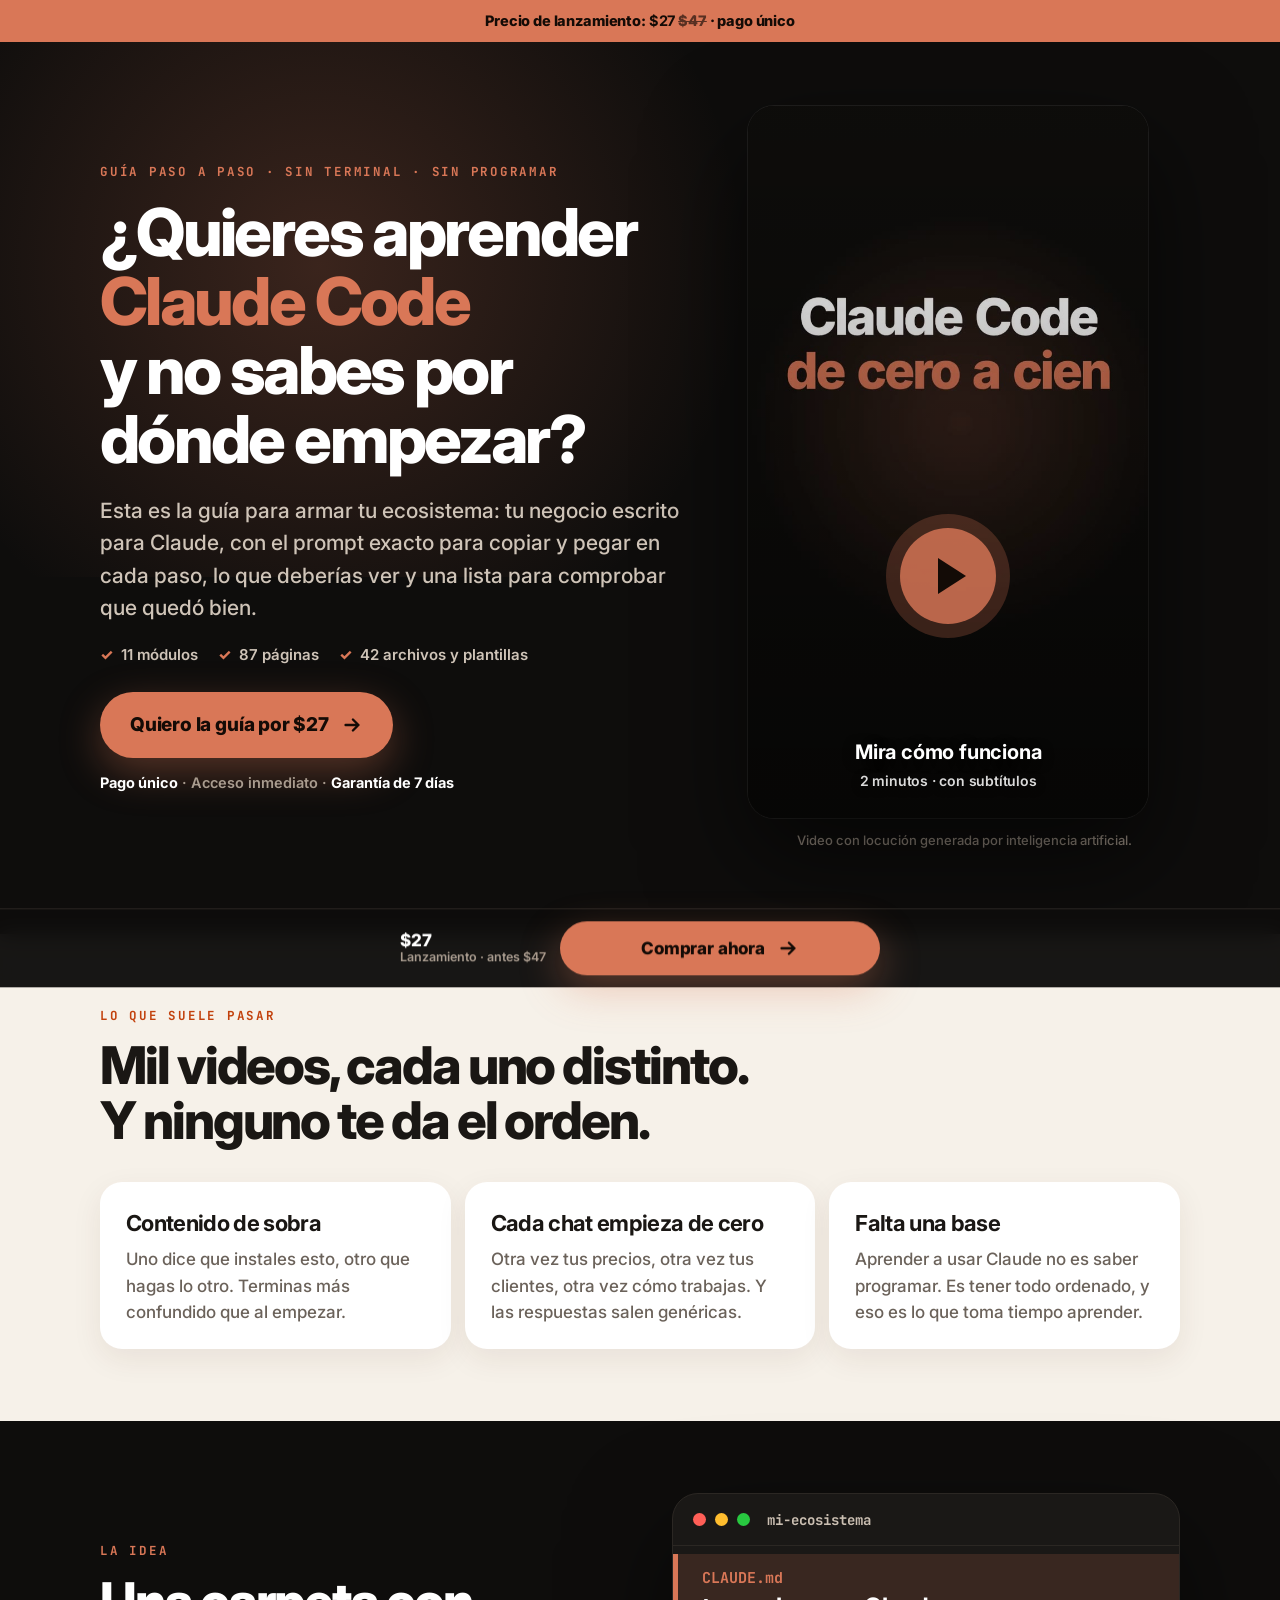
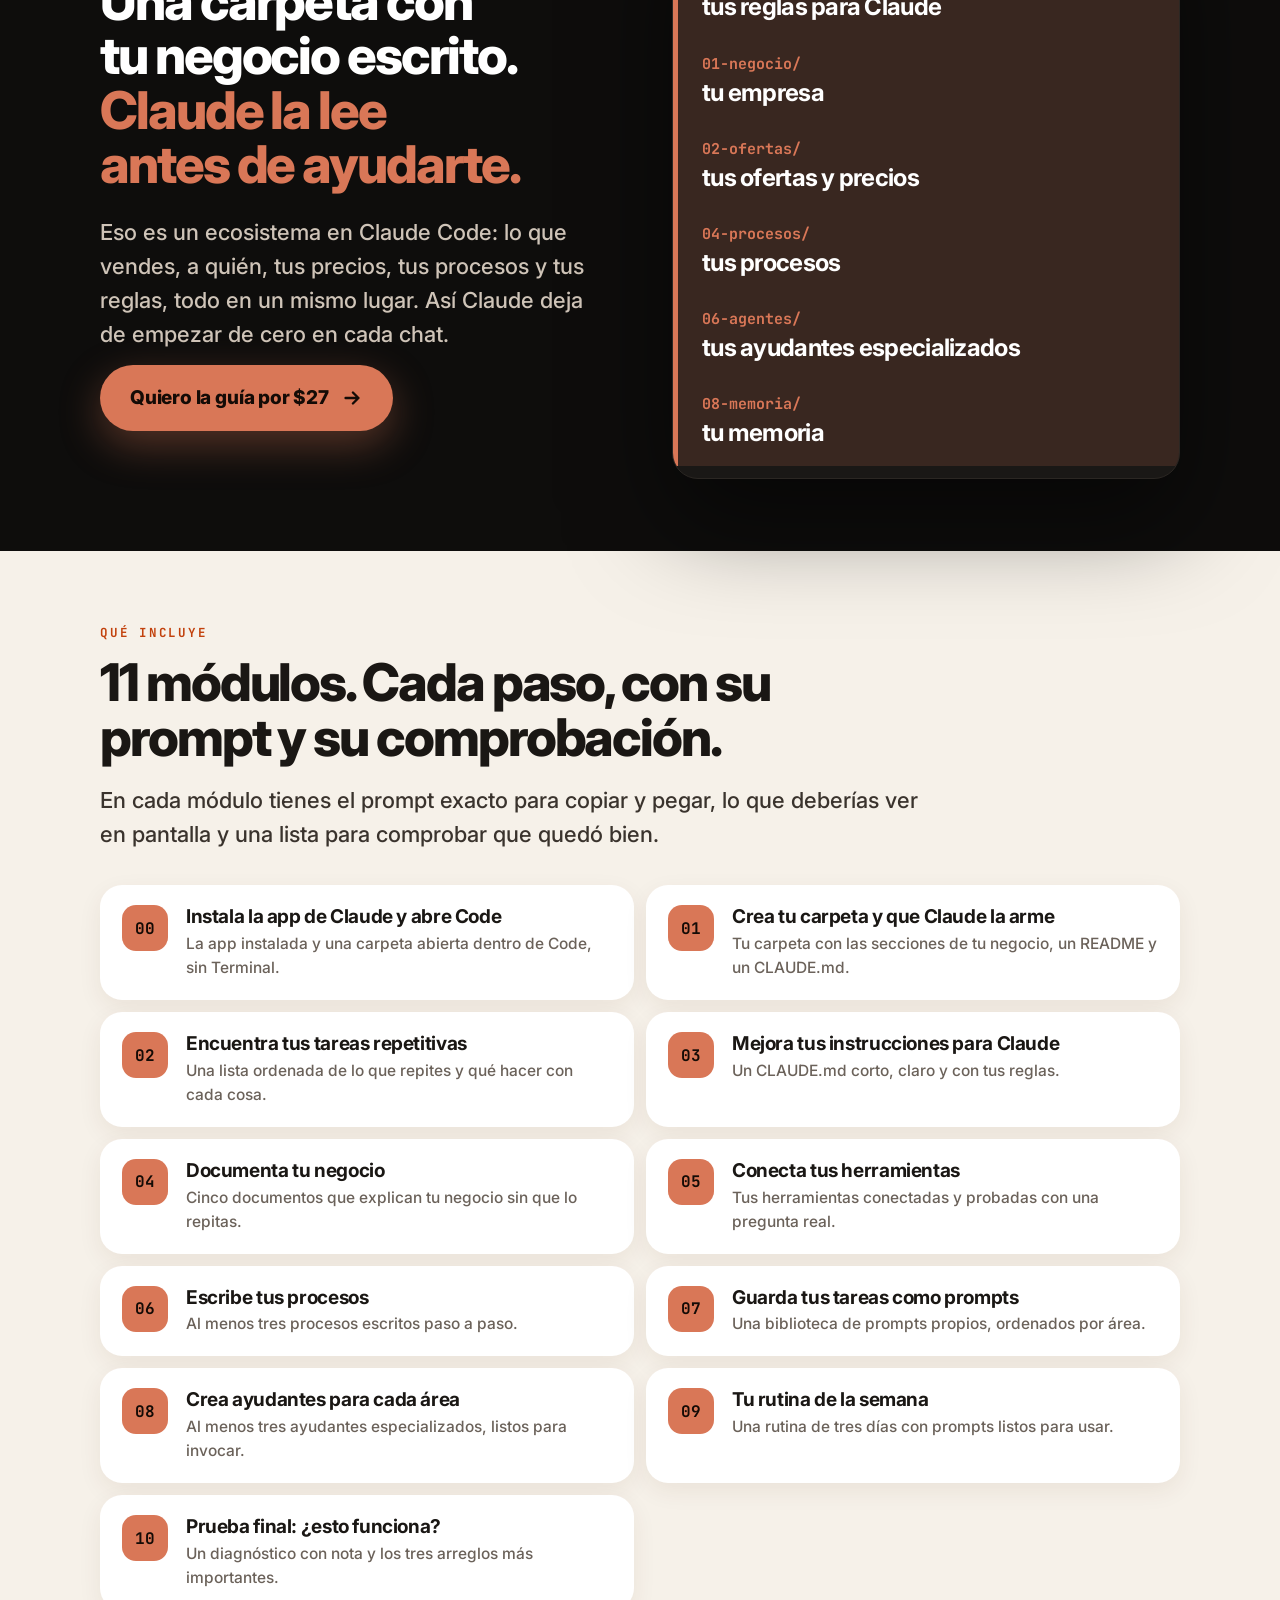
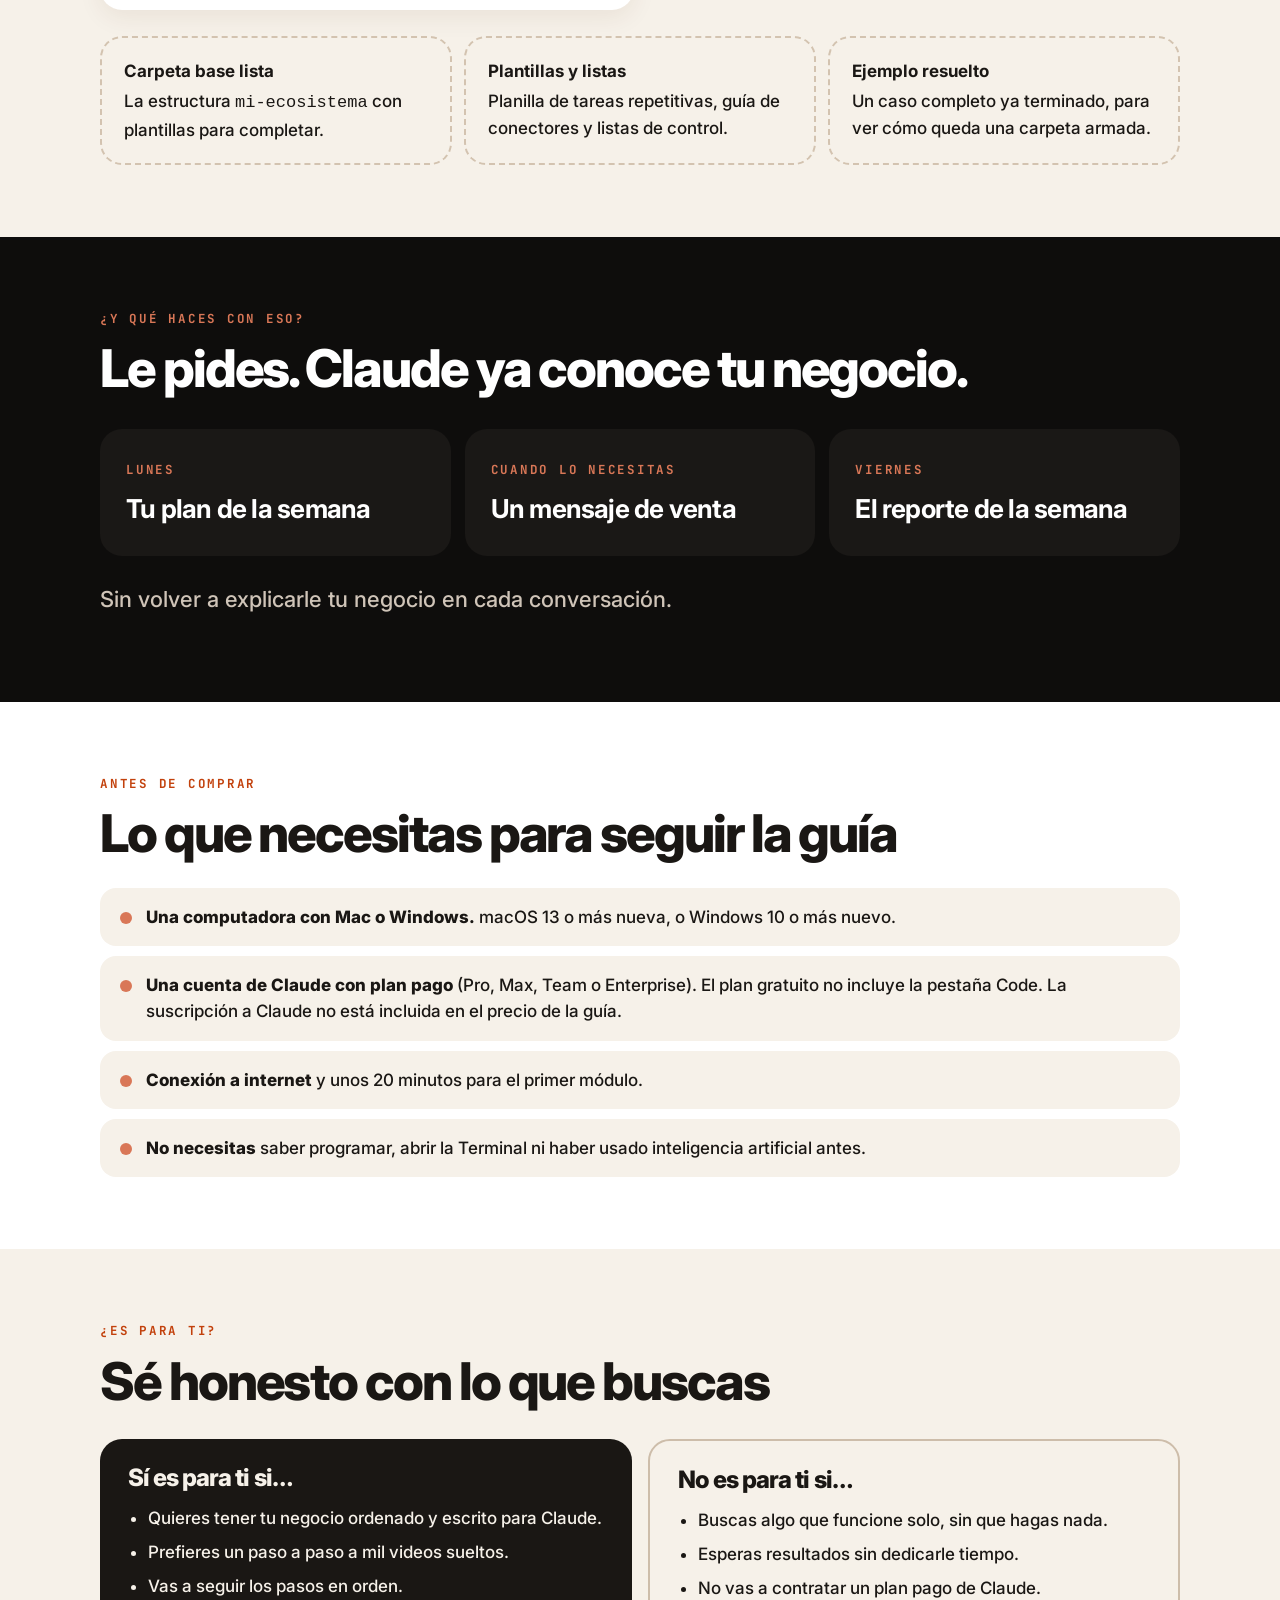
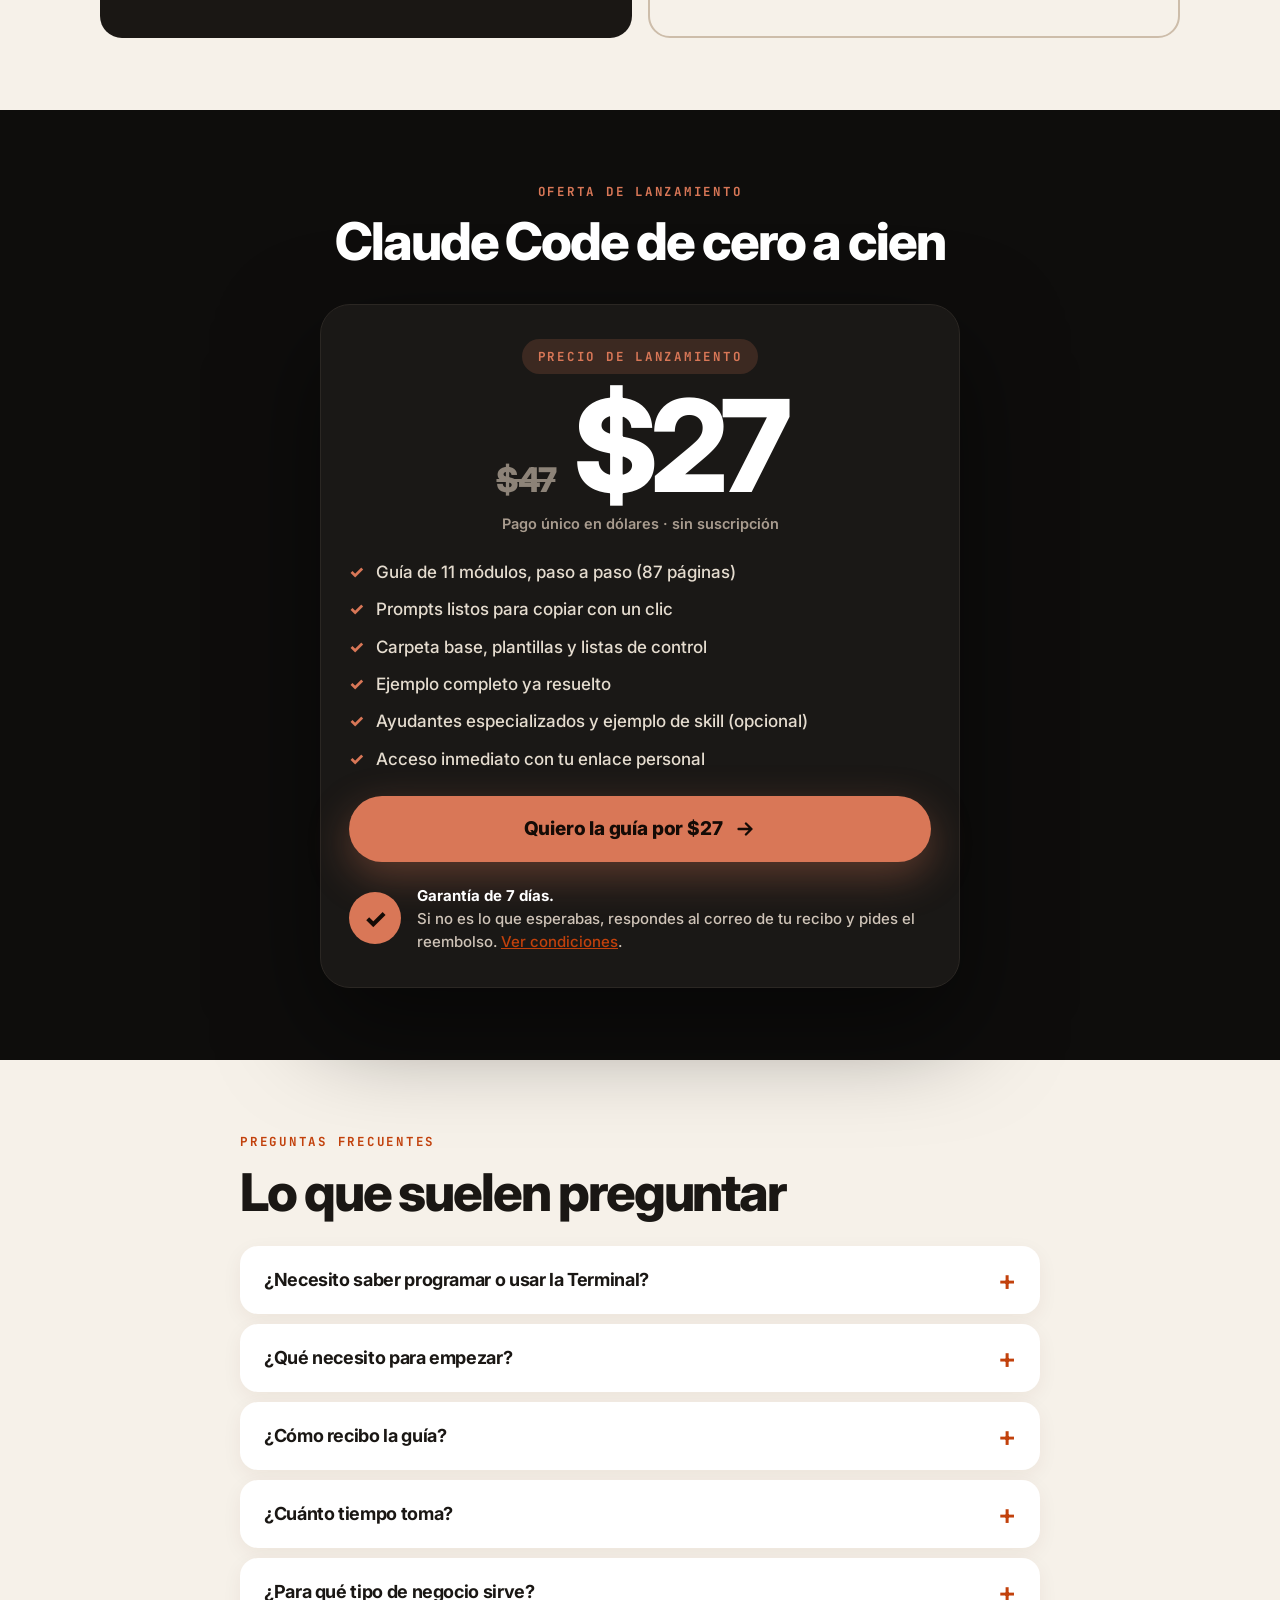
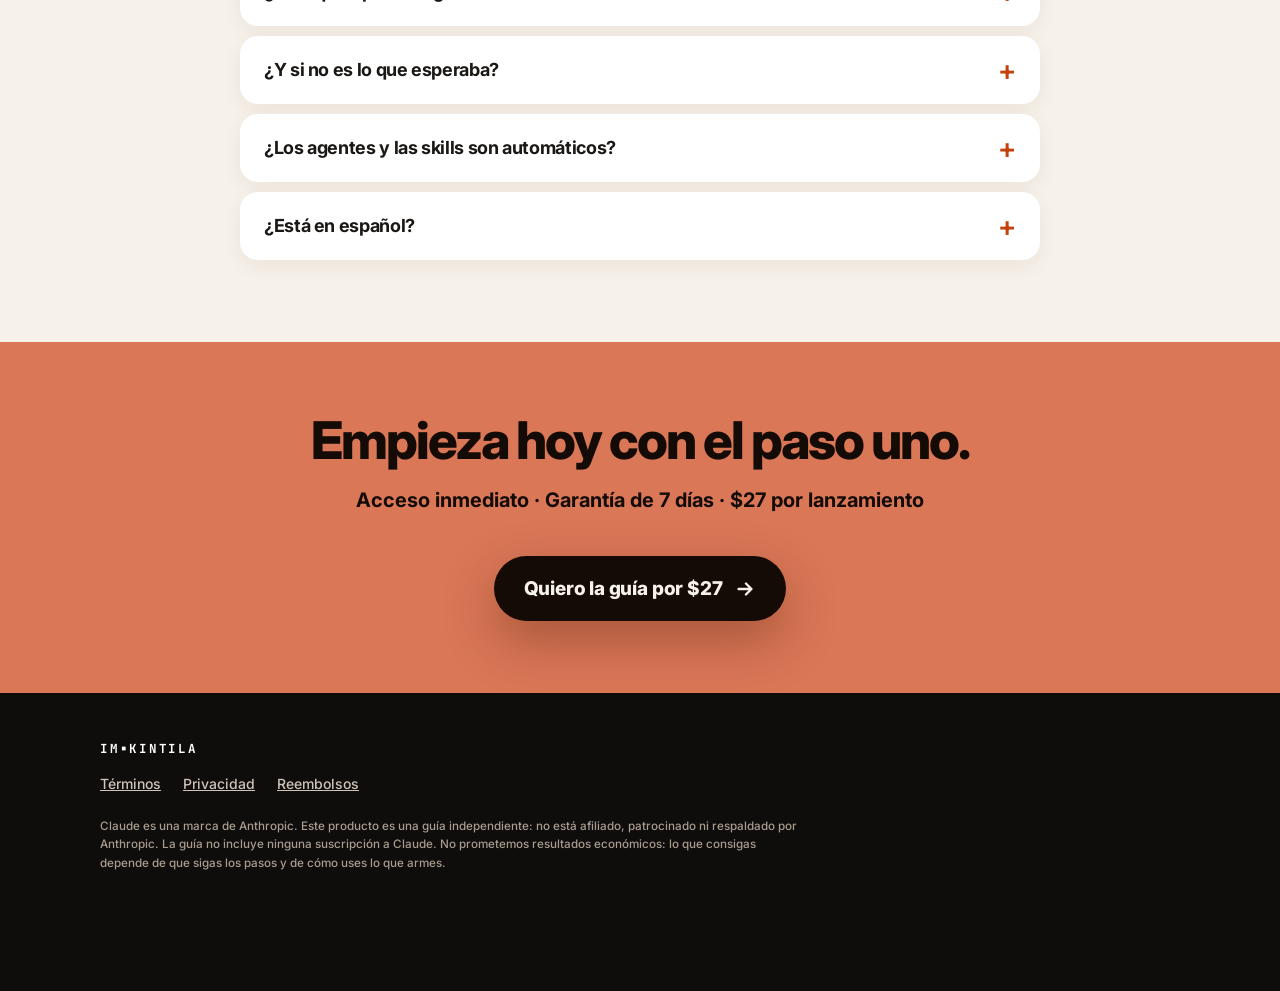
==== claude-code/index.html @ 560fa674 "feat: página de ventas Claude Code de cero a cien (VSL) y ficha en ebooks - /claude-code/: página co" ====
<!doctype html>
<html lang="es"><head><meta charset="utf-8">
<meta name="viewport" content="width=device-width,initial-scale=1,viewport-fit=cover">
<title>Claude Code de cero a cien — Tu ecosistema en Claude Code, paso a paso</title>
<meta name="description" content="Guía paso a paso para armar tu ecosistema en Claude Code: tu negocio escrito para Claude, con prompts para copiar y pegar. Sin Terminal, sin programar. Garantía de 7 días.">
<meta name="robots" content="noindex,nofollow">
<meta name="theme-color" content="#0E0D0C">
<meta property="og:type" content="website"><meta property="og:title" content="Claude Code de cero a cien — Tu ecosistema en Claude Code, paso a paso"><meta property="og:description" content="Guía paso a paso para armar tu ecosistema en Claude Code: tu negocio escrito para Claude, con prompts para copiar y pegar. Sin Terminal, sin programar. Garantía de 7 días."><meta property="og:image" content="https://imkintila.com/claude-code/assets/poster.jpg"><meta property="og:locale" content="es_LA">
<link rel="preconnect" href="https://fonts.googleapis.com"><link rel="preconnect" href="https://fonts.gstatic.com" crossorigin>
<link href="https://fonts.googleapis.com/css2?family=Inter:wght@500;600;700;800&family=JetBrains+Mono:wght@500;700&display=swap" rel="stylesheet">
<style>
:root{--black:#0E0D0C;--panel:#1A1816;--line:#2B2723;--cream:#F6F1E9;--paper:#FFFFFF;--ink:#1A1714;--mute:#6B625A;--orange:#D97757;--deep:#C2410C;--soft:#F0D9CB;--r:22px}
*{box-sizing:border-box}html{scroll-behavior:smooth;-webkit-text-size-adjust:100%}
body{margin:0;font:500 17px/1.55 Inter,system-ui,-apple-system,"Segoe UI",Roboto,Arial,sans-serif;color:var(--ink);background:var(--cream);-webkit-font-smoothing:antialiased}
img,video{max-width:100%;display:block}
a{color:var(--deep)}
.wrap{width:min(1080px,100% - 40px);margin-inline:auto}
.mono{font-family:"JetBrains Mono",ui-monospace,Menlo,monospace;text-transform:uppercase;letter-spacing:.14em;font-size:12.5px;font-weight:700}
h1,h2,h3{margin:0;font-weight:800;letter-spacing:-.04em;line-height:1.05;text-wrap:balance}
h2{font-size:clamp(30px,6vw,52px)}
p{margin:0 0 14px}
.btn{display:inline-flex;align-items:center;justify-content:center;gap:12px;background:var(--orange);color:#140b06;text-decoration:none;font-weight:800;font-size:19px;letter-spacing:-.01em;padding:18px 30px;border-radius:999px;min-height:58px;box-shadow:0 14px 40px rgba(217,119,87,.35);transition:transform .15s,background .2s}
.btn:hover{background:#e78968}.btn:active{transform:scale(.97)}
.btn:focus-visible,summary:focus-visible,.play:focus-visible{outline:3px solid #ffd1bd;outline-offset:3px}
.btn.dark{background:var(--ink);color:var(--cream);box-shadow:0 14px 40px rgba(0,0,0,.25)}
.btn.block{display:flex;width:100%}
/* barra superior */
.top{background:var(--orange);color:#140b06;text-align:center;font-weight:800;font-size:14.5px;padding:10px 16px;letter-spacing:-.01em}
.top s{opacity:.65}
/* portada */
.hero{background:var(--black);color:#fff;padding:36px 0 56px;position:relative;overflow:hidden}
.hero:before{content:"";position:absolute;left:-20%;top:-10%;width:90%;height:70%;background:radial-gradient(circle,rgba(217,119,87,.22),transparent 65%);pointer-events:none}
.hero .wrap{position:relative;display:grid;gap:30px}
.eyebrow{color:var(--orange)}
.hero h1{font-size:clamp(36px,8.4vw,66px);color:#fff}
.hero h1 em{font-style:normal;color:var(--orange)}
.hero .sub{color:#cfc4b8;font-size:clamp(18px,3.4vw,21px);max-width:34em}
.ticks{list-style:none;padding:0;margin:18px 0 0;display:flex;flex-wrap:wrap;gap:8px 20px;color:#cfc4b8;font-size:15px;font-weight:600}
.ticks li:before{content:"✓";color:var(--orange);font-weight:800;margin-right:8px}
.player{position:relative;width:min(100%,400px);margin-inline:auto;border-radius:26px;overflow:hidden;background:#000;aspect-ratio:9/16;box-shadow:0 40px 100px rgba(0,0,0,.6),0 0 0 1px #ffffff14}
.player video{width:100%;height:100%;object-fit:cover;background:#000}
.play{display:none;position:absolute;inset:0;width:100%;border:0;background:linear-gradient(180deg,rgba(0,0,0,.05),rgba(0,0,0,.55)),url(/claude-code/assets/poster.jpg) center/cover;cursor:pointer;color:#fff;place-items:end center;padding:0 20px 26px;font:inherit}
.js .play{display:grid}
.play .circle{position:absolute;left:50%;top:66%;width:96px;height:96px;margin:-48px 0 0 -48px;border-radius:50%;background:var(--orange);display:grid;place-items:center;box-shadow:0 0 0 14px rgba(217,119,87,.28);animation:pulse 2.2s infinite}
.play .circle:after{content:"";margin-left:7px;border-left:28px solid #140b06;border-top:18px solid transparent;border-bottom:18px solid transparent}
.play b{font-size:20px;letter-spacing:-.01em;text-shadow:0 2px 12px rgba(0,0,0,.6)}
.play span{display:block;font-size:14px;font-weight:600;opacity:.85;margin-top:2px}
@keyframes pulse{0%{box-shadow:0 0 0 0 rgba(217,119,87,.5)}70%{box-shadow:0 0 0 26px rgba(217,119,87,0)}100%{box-shadow:0 0 0 0 rgba(217,119,87,0)}}
.cap{color:#8d8378;font-size:13px;text-align:center;margin:12px 0 0}
.hero .buy{display:grid;gap:14px;justify-items:start}
.micro{color:#a99c8f;font-size:14.5px;font-weight:600}
.micro b{color:#fff}
@media(min-width:900px){
 .hero{padding:64px 0 84px}
 .hero .wrap{grid-template-columns:1.15fr .85fr;gap:64px;align-items:center}
 .player{margin:0}
}
@media(max-width:899px){
 .hero .buy{justify-items:stretch}.hero .buy .btn{width:100%}
 .hero .col-video{order:2}.hero .col-text{order:1}
}
/* secciones */
section{padding:72px 0}
.lead{font-size:clamp(18px,3.2vw,22px);color:#3a332d;max-width:38em}
.kick{color:var(--deep);margin-bottom:14px}
.pain{display:grid;gap:14px;margin-top:34px}
.pain div{background:var(--paper);border-radius:var(--r);padding:24px 26px;box-shadow:0 10px 30px rgba(80,40,20,.08)}
.pain b{display:block;font-size:22px;letter-spacing:-.03em;margin-bottom:6px}
.pain span{color:var(--mute)}
@media(min-width:800px){.pain{grid-template-columns:repeat(3,1fr)}}
.idea{background:var(--black);color:#fff}
.idea h2 em{font-style:normal;color:var(--orange)}
.idea .lead{color:#cfc4b8}
.split{display:grid;gap:36px;align-items:center}
@media(min-width:900px){.split{grid-template-columns:1fr 1fr;gap:64px}}
.win{background:var(--panel);border:1px solid var(--line);border-radius:26px;box-shadow:0 40px 100px rgba(0,0,0,.5);overflow:hidden}
.win .bar{height:52px;display:flex;align-items:center;gap:9px;padding:0 20px;border-bottom:1px solid var(--line);font:700 14px "JetBrains Mono",monospace;color:#cbbfb2}
.win .bar i{width:13px;height:13px;border-radius:50%;display:block}
.win ul{list-style:none;margin:0;padding:8px 0 12px}
.win li{padding:14px 24px;border-left:5px solid transparent}
.win li code{display:block;font:700 15px "JetBrains Mono",monospace;color:#a99c8f}
.win li b{font-size:24px;letter-spacing:-.03em;color:#fff}
.win li.hot{background:rgba(217,119,87,.16);border-left-color:var(--orange)}
.win li.hot code{color:var(--orange)}
.mods{list-style:none;padding:0;margin:34px 0 0;display:grid;gap:12px}
.mods li{display:flex;gap:18px;background:var(--paper);border-radius:var(--r);padding:20px 22px;box-shadow:0 8px 24px rgba(80,40,20,.07)}
.mods .n{flex:0 0 46px;height:46px;border-radius:14px;background:var(--orange);color:#140b06;display:grid;place-items:center;font:700 16px "JetBrains Mono",monospace}
.mods b{display:block;font-size:19px;letter-spacing:-.02em;line-height:1.25}
.mods span:not(.n){display:block;color:var(--mute);font-size:15.5px;margin-top:3px}
@media(min-width:800px){.mods{grid-template-columns:1fr 1fr}}
.inc{display:grid;gap:12px;margin-top:26px}
.inc div{border:2px dashed #d3c3b0;border-radius:var(--r);padding:20px 22px}
.inc b{display:block;margin-bottom:4px}
@media(min-width:800px){.inc{grid-template-columns:repeat(3,1fr)}}
.uses{display:grid;gap:14px;margin-top:32px}
.uses div{background:var(--panel);color:#fff;border-radius:var(--r);padding:26px}
.uses .mono{color:var(--orange)}
.uses b{display:block;font-size:26px;letter-spacing:-.03em;margin-top:8px}
@media(min-width:800px){.uses{grid-template-columns:repeat(3,1fr)}}
.need{background:var(--paper)}
.need ul{list-style:none;padding:0;margin:26px 0 0;display:grid;gap:10px}
.need li{display:flex;gap:14px;align-items:flex-start;padding:16px 20px;border-radius:16px;background:var(--cream)}
.need li:before{content:"";flex:0 0 12px;height:12px;border-radius:50%;background:var(--orange);margin-top:8px}
.need li b{font-weight:800}
.fit{display:grid;gap:16px;margin-top:30px}
.fit>div{border-radius:var(--r);padding:26px 28px}
.fit .yes{background:var(--ink);color:var(--cream)}
.fit .no{border:2px solid #cdbdaa}
.fit h3{font-size:24px;margin-bottom:14px}
.fit ul{margin:0;padding-left:20px}.fit li{margin:8px 0}
@media(min-width:800px){.fit{grid-template-columns:1fr 1fr}}
/* oferta */
.offer{background:var(--black);color:#fff}
.card{background:var(--panel);border:1px solid var(--line);border-radius:30px;padding:34px 28px;max-width:640px;margin:34px auto 0;text-align:center;box-shadow:0 40px 100px rgba(0,0,0,.5)}
.price{display:flex;align-items:baseline;justify-content:center;gap:18px;margin:8px 0 6px}
.price s{font-size:34px;color:#8d8378;font-weight:800;letter-spacing:-.04em}
.price b{font-size:clamp(84px,20vw,128px);letter-spacing:-.07em;line-height:.9;font-weight:800}
.tag{display:inline-block;background:rgba(217,119,87,.18);color:var(--orange);padding:8px 16px;border-radius:999px;margin-bottom:6px}
.card ul{list-style:none;text-align:left;padding:0;margin:24px 0;display:grid;gap:11px;color:#e5dccf}
.card li:before{content:"✓";color:var(--orange);font-weight:800;margin-right:12px}
.shield{display:flex;align-items:center;gap:16px;text-align:left;margin-top:22px;color:#cfc4b8;font-size:15px}
.shield i{flex:0 0 52px;height:52px;border-radius:50%;background:var(--orange);display:grid;place-items:center;color:#140b06;font:800 26px Inter,sans-serif;font-style:normal}
/* faq */
details{background:var(--paper);border-radius:18px;margin:10px 0;box-shadow:0 6px 20px rgba(80,40,20,.06)}
summary{cursor:pointer;list-style:none;padding:20px 24px;font-weight:700;font-size:18px;letter-spacing:-.02em;display:flex;justify-content:space-between;gap:16px;align-items:center}
summary::-webkit-details-marker{display:none}
summary:after{content:"+";font-size:28px;line-height:1;color:var(--deep);font-weight:600}
details[open] summary:after{content:"–"}
details p{padding:0 24px 22px;color:#3a332d;margin:0}
.faq{max-width:800px;margin-inline:auto}
.final{background:var(--orange);color:#140b06;text-align:center}
.final h2{color:#140b06}
.final .btn{background:#140b06;color:var(--cream);box-shadow:0 20px 50px rgba(80,25,5,.35);margin-top:26px}
.final p{font-weight:700;margin-top:16px}
footer{background:var(--black);color:#a99c8f;padding:44px 0 120px;font-size:14px}
footer a{color:#cfc4b8}
footer .links{display:flex;gap:22px;flex-wrap:wrap;margin:14px 0 22px}
footer small{display:block;max-width:60em;line-height:1.6}
/* barra fija móvil */
.sticky{position:fixed;left:0;right:0;bottom:0;z-index:50;background:rgba(14,13,12,.96);-webkit-backdrop-filter:blur(10px);backdrop-filter:blur(10px);border-top:1px solid var(--line);padding:12px 16px calc(12px + env(safe-area-inset-bottom));display:flex;gap:14px;align-items:center;justify-content:center;transform:translateY(110%);transition:transform .25s}
.sticky.on{transform:none}
.sticky .p{color:#fff;font-weight:800;line-height:1.15}.sticky .p small{display:block;color:#a99c8f;font-weight:600;font-size:12.5px}
.sticky .btn{padding:14px 22px;min-height:50px;font-size:17px;flex:1;max-width:320px}
@media(prefers-reduced-motion:reduce){html{scroll-behavior:auto}.play .circle,.sticky{animation:none;transition:none}}
</style></head><body>
<div class="top">Precio de lanzamiento: <b>$27</b> <s>$47</s> · pago único</div>
<header class="hero"><div class="wrap">
 <div class="col-text">
  <div class="mono eyebrow">Guía paso a paso · Sin Terminal · Sin programar</div>
  <h1 style="margin-top:16px">¿Quieres aprender <em>Claude Code</em> y no sabes por dónde empezar?</h1>
  <p class="sub" style="margin-top:20px">Esta es la guía para armar tu ecosistema: tu negocio escrito para Claude, con el prompt exacto para copiar y pegar en cada paso, lo que deberías ver y una lista para comprobar que quedó bien.</p>
  <ul class="ticks"><li>11 módulos</li><li>87 páginas</li><li>42 archivos y plantillas</li></ul>
  <div class="buy" id="buy-now" data-watch style="margin-top:26px">
   <a class="btn " href="https://buy.stripe.com/6oU4gy4RGeqrehl4Ss2kw01" data-cta>Quiero la guía por $27<svg width="22" height="22" viewBox="0 0 24 24" fill="none" stroke="currentColor" stroke-width="2.6" stroke-linecap="round" stroke-linejoin="round" aria-hidden="true"><path d="M5 12h14M13 6l6 6-6 6"/></svg></a>
   <div class="micro"><b>Pago único</b> · Acceso inmediato · <b>Garantía de 7 días</b></div>
  </div>
 </div>
 <div class="col-video">
  <div class="player">
   <video id="vsl" src="/claude-code/assets/vsl-25e059d3.mp4" poster="/claude-code/assets/poster.jpg" preload="metadata" playsinline controls>
    <track kind="subtitles" srclang="es" label="Español" src="/claude-code/assets/vsl.es.vtt">
   </video>
   <button class="play" id="playbtn" type="button" aria-label="Reproducir el video, 2 minutos"><span class="circle"></span><b>Mira cómo funciona<span>2 minutos · con subtítulos</span></b></button>
  </div>
  <p class="cap">Video con locución generada por inteligencia artificial.</p>
 </div>
</div></header>

<section><div class="wrap">
 <div class="mono kick">Lo que suele pasar</div>
 <h2>Mil videos, cada uno distinto. Y ninguno te da el orden.</h2>
 <div class="pain">
  <div><b>Contenido de sobra</b><span>Uno dice que instales esto, otro que hagas lo otro. Terminas más confundido que al empezar.</span></div>
  <div><b>Cada chat empieza de cero</b><span>Otra vez tus precios, otra vez tus clientes, otra vez cómo trabajas. Y las respuestas salen genéricas.</span></div>
  <div><b>Falta una base</b><span>Aprender a usar Claude no es saber programar. Es tener todo ordenado, y eso es lo que toma tiempo aprender.</span></div>
 </div>
</div></section>

<section class="idea"><div class="wrap split">
 <div>
  <div class="mono eyebrow" style="margin-bottom:14px">La idea</div>
  <h2>Una carpeta con tu negocio escrito. <em>Claude la lee antes de ayudarte.</em></h2>
  <p class="lead" style="margin-top:22px">Eso es un ecosistema en Claude Code: lo que vendes, a quién, tus precios, tus procesos y tus reglas, todo en un mismo lugar. Así Claude deja de empezar de cero en cada chat.</p>
  <a class="btn " href="https://buy.stripe.com/6oU4gy4RGeqrehl4Ss2kw01" data-cta>Quiero la guía por $27<svg width="22" height="22" viewBox="0 0 24 24" fill="none" stroke="currentColor" stroke-width="2.6" stroke-linecap="round" stroke-linejoin="round" aria-hidden="true"><path d="M5 12h14M13 6l6 6-6 6"/></svg></a>
 </div>
 <div class="win" aria-label="Ejemplo de carpeta mi-ecosistema">
  <div class="bar"><i style="background:#ff5f57"></i><i style="background:#ffbd2e"></i><i style="background:#28c840"></i><span style="margin-left:8px">mi-ecosistema</span></div>
  <ul>
   <li class="hot"><code>CLAUDE.md</code><b>tus reglas para Claude</b></li>
   <li class="hot"><code>01-negocio/</code><b>tu empresa</b></li>
   <li class="hot"><code>02-ofertas/</code><b>tus ofertas y precios</b></li>
   <li class="hot"><code>04-procesos/</code><b>tus procesos</b></li>
   <li class="hot"><code>06-agentes/</code><b>tus ayudantes especializados</b></li>
   <li class="hot"><code>08-memoria/</code><b>tu memoria</b></li>
  </ul>
 </div>
</div></section>

<section><div class="wrap">
 <div class="mono kick">Qué incluye</div>
 <h2>11 módulos. Cada paso, con su prompt y su comprobación.</h2>
 <p class="lead" style="margin-top:18px">En cada módulo tienes el prompt exacto para copiar y pegar, lo que deberías ver en pantalla y una lista para comprobar que quedó bien.</p>
 <ol class="mods"><li><span class="n">00</span><div><b>Instala la app de Claude y abre Code</b><span>La app instalada y una carpeta abierta dentro de Code, sin Terminal.</span></div></li><li><span class="n">01</span><div><b>Crea tu carpeta y que Claude la arme</b><span>Tu carpeta con las secciones de tu negocio, un README y un CLAUDE.md.</span></div></li><li><span class="n">02</span><div><b>Encuentra tus tareas repetitivas</b><span>Una lista ordenada de lo que repites y qué hacer con cada cosa.</span></div></li><li><span class="n">03</span><div><b>Mejora tus instrucciones para Claude</b><span>Un CLAUDE.md corto, claro y con tus reglas.</span></div></li><li><span class="n">04</span><div><b>Documenta tu negocio</b><span>Cinco documentos que explican tu negocio sin que lo repitas.</span></div></li><li><span class="n">05</span><div><b>Conecta tus herramientas</b><span>Tus herramientas conectadas y probadas con una pregunta real.</span></div></li><li><span class="n">06</span><div><b>Escribe tus procesos</b><span>Al menos tres procesos escritos paso a paso.</span></div></li><li><span class="n">07</span><div><b>Guarda tus tareas como prompts</b><span>Una biblioteca de prompts propios, ordenados por área.</span></div></li><li><span class="n">08</span><div><b>Crea ayudantes para cada área</b><span>Al menos tres ayudantes especializados, listos para invocar.</span></div></li><li><span class="n">09</span><div><b>Tu rutina de la semana</b><span>Una rutina de tres días con prompts listos para usar.</span></div></li><li><span class="n">10</span><div><b>Prueba final: ¿esto funciona?</b><span>Un diagnóstico con nota y los tres arreglos más importantes.</span></div></li></ol>
 <div class="inc">
  <div><b>Carpeta base lista</b>La estructura <code>mi-ecosistema</code> con plantillas para completar.</div>
  <div><b>Plantillas y listas</b>Planilla de tareas repetitivas, guía de conectores y listas de control.</div>
  <div><b>Ejemplo resuelto</b>Un caso completo ya terminado, para ver cómo queda una carpeta armada.</div>
 </div>
</div></section>

<section style="background:var(--black);color:#fff"><div class="wrap">
 <div class="mono eyebrow">¿Y qué haces con eso?</div>
 <h2 style="margin-top:14px">Le pides. Claude ya conoce tu negocio.</h2>
 <div class="uses">
  <div><span class="mono">Lunes</span><b>Tu plan de la semana</b></div>
  <div><span class="mono">Cuando lo necesitas</span><b>Un mensaje de venta</b></div>
  <div><span class="mono">Viernes</span><b>El reporte de la semana</b></div>
 </div>
 <p class="lead" style="color:#cfc4b8;margin-top:26px">Sin volver a explicarle tu negocio en cada conversación.</p>
</div></section>

<section class="need"><div class="wrap">
 <div class="mono kick">Antes de comprar</div>
 <h2>Lo que necesitas para seguir la guía</h2>
 <ul>
  <li><span><b>Una computadora con Mac o Windows.</b> macOS 13 o más nueva, o Windows 10 o más nuevo.</span></li>
  <li><span><b>Una cuenta de Claude con plan pago</b> (Pro, Max, Team o Enterprise). El plan gratuito no incluye la pestaña Code. La suscripción a Claude no está incluida en el precio de la guía.</span></li>
  <li><span><b>Conexión a internet</b> y unos 20 minutos para el primer módulo.</span></li>
  <li><span><b>No necesitas</b> saber programar, abrir la Terminal ni haber usado inteligencia artificial antes.</span></li>
 </ul>
</div></section>

<section><div class="wrap">
 <div class="mono kick">¿Es para ti?</div>
 <h2>Sé honesto con lo que buscas</h2>
 <div class="fit">
  <div class="yes"><h3>Sí es para ti si…</h3><ul><li>Quieres tener tu negocio ordenado y escrito para Claude.</li><li>Prefieres un paso a paso a mil videos sueltos.</li><li>Vas a seguir los pasos en orden.</li></ul></div>
  <div class="no"><h3>No es para ti si…</h3><ul><li>Buscas algo que funcione solo, sin que hagas nada.</li><li>Esperas resultados sin dedicarle tiempo.</li><li>No vas a contratar un plan pago de Claude.</li></ul></div>
 </div>
</div></section>

<section class="offer"><div class="wrap">
 <div style="text-align:center"><div class="mono eyebrow">Oferta de lanzamiento</div><h2 style="margin-top:14px">Claude Code de cero a cien</h2></div>
 <div class="card" id="offer" data-watch>
  <span class="tag mono">Precio de lanzamiento</span>
  <div class="price"><s>$47</s><b>$27</b></div>
  <div class="micro">Pago único en dólares · sin suscripción</div>
  <ul><li>Guía de 11 módulos, paso a paso (87 páginas)</li><li>Prompts listos para copiar con un clic</li><li>Carpeta base, plantillas y listas de control</li><li>Ejemplo completo ya resuelto</li><li>Ayudantes especializados y ejemplo de skill (opcional)</li><li>Acceso inmediato con tu enlace personal</li></ul>
  <a class="btn block" href="https://buy.stripe.com/6oU4gy4RGeqrehl4Ss2kw01" data-cta>Quiero la guía por $27<svg width="22" height="22" viewBox="0 0 24 24" fill="none" stroke="currentColor" stroke-width="2.6" stroke-linecap="round" stroke-linejoin="round" aria-hidden="true"><path d="M5 12h14M13 6l6 6-6 6"/></svg></a>
  <div class="shield"><i>✓</i><div><b style="color:#fff">Garantía de 7 días.</b><br>Si no es lo que esperabas, respondes al correo de tu recibo y pides el reembolso. <a href="/claude-code/reembolsos.html">Ver condiciones</a>.</div></div>
 </div>
</div></section>

<section><div class="wrap faq">
 <div class="mono kick">Preguntas frecuentes</div>
 <h2 style="margin-bottom:26px">Lo que suelen preguntar</h2>
 <details><summary>¿Necesito saber programar o usar la Terminal?</summary><p>No. Todo se hace desde la app de Claude, en la pestaña Code. La guía te dice qué botón tocar en cada paso y qué deberías ver.</p></details><details><summary>¿Qué necesito para empezar?</summary><p>Una computadora con Mac (macOS 13 o más nueva) o Windows 10 o más nuevo, conexión a internet y una cuenta de Claude con plan pago (Pro, Max, Team o Enterprise). El plan gratuito de Claude no incluye la pestaña Code. La suscripción a Claude no está incluida en el precio de la guía.</p></details><details><summary>¿Cómo recibo la guía?</summary><p>Al pagar, llegas a una página con tu enlace personal y entras al instante. Funciona en hasta 3 dispositivos y lleva tu correo como marca de agua. Se puede leer en la computadora y en el celular.</p></details><details><summary>¿Cuánto tiempo toma?</summary><p>El primer módulo toma unos 20 minutos. Después avanzas a tu ritmo: cada módulo termina con una lista para comprobar que quedó bien.</p></details><details><summary>¿Para qué tipo de negocio sirve?</summary><p>Para cualquier negocio o trabajo que tenga ofertas, clientes y tareas que se repiten. Incluye un ejemplo completo ya resuelto para que veas cómo queda una carpeta terminada.</p></details><details><summary>¿Y si no es lo que esperaba?</summary><p>Tienes 7 días de garantía. Responde al correo de tu recibo de compra y pides el reembolso. Está detallado en la <a href="/claude-code/reembolsos.html">política de reembolsos</a>.</p></details><details><summary>¿Los agentes y las skills son automáticos?</summary><p>No. Los "ayudantes" son documentos que le dicen a Claude cómo trabajar en un área. La versión formal de agentes y un ejemplo de skill vienen en una carpeta opcional. Nada trabaja solo: tú le pides y Claude sigue tus reglas.</p></details><details><summary>¿Está en español?</summary><p>Sí, todo el material está en español.</p></details>
</div></section>

<section class="final"><div class="wrap">
 <h2>Empieza hoy con el paso uno.</h2>
 <p style="font-size:20px">Acceso inmediato · Garantía de 7 días · $27 por lanzamiento</p>
 <a class="btn " href="https://buy.stripe.com/6oU4gy4RGeqrehl4Ss2kw01" data-cta>Quiero la guía por $27<svg width="22" height="22" viewBox="0 0 24 24" fill="none" stroke="currentColor" stroke-width="2.6" stroke-linecap="round" stroke-linejoin="round" aria-hidden="true"><path d="M5 12h14M13 6l6 6-6 6"/></svg></a>
</div></section>
<footer><div class="wrap">
<a class="mono" href="/" style="color:#fff;text-decoration:none">im▪kintila</a>
<div class="links"><a href="/claude-code/terminos.html">Términos</a><a href="/claude-code/privacidad.html">Privacidad</a><a href="/claude-code/reembolsos.html">Reembolsos</a></div>
<small>Claude es una marca de Anthropic. Este producto es una guía independiente: no está afiliado, patrocinado ni respaldado por Anthropic. La guía no incluye ninguna suscripción a Claude. No prometemos resultados económicos: lo que consigas depende de que sigas los pasos y de cómo uses lo que armes.</small>
</div></footer>
<div class="sticky" id="sticky" role="region" aria-label="Comprar"><div class="p">$27<small>Lanzamiento · antes $47</small></div><a class="btn " href="https://buy.stripe.com/6oU4gy4RGeqrehl4Ss2kw01" data-cta>Comprar ahora<svg width="22" height="22" viewBox="0 0 24 24" fill="none" stroke="currentColor" stroke-width="2.6" stroke-linecap="round" stroke-linejoin="round" aria-hidden="true"><path d="M5 12h14M13 6l6 6-6 6"/></svg></a></div>
<script>
document.documentElement.classList.add('js');
(function(){
 var v=document.getElementById('vsl'),b=document.getElementById('playbtn');
 if(v&&b){v.controls=false;
  b.addEventListener('click',function(){b.style.display='none';v.controls=true;var p=v.play();if(p&&p.catch)p.catch(function(){});});
  v.addEventListener('ended',function(){document.getElementById('buy-now').scrollIntoView({behavior:'smooth',block:'center'});});
 }
 var bar=document.getElementById('sticky'),targets=[].slice.call(document.querySelectorAll('[data-watch]')),seen=new Set();
 function upd(){bar.classList.toggle('on',seen.size===0&&window.scrollY>300)}
 if('IntersectionObserver' in window){
  var io=new IntersectionObserver(function(es){es.forEach(function(e){e.isIntersecting?seen.add(e.target):seen.delete(e.target)});upd()},{threshold:.2});
  targets.forEach(function(t){io.observe(t)});addEventListener('scroll',upd,{passive:true});upd();
 }
})();
</script>
</body></html>
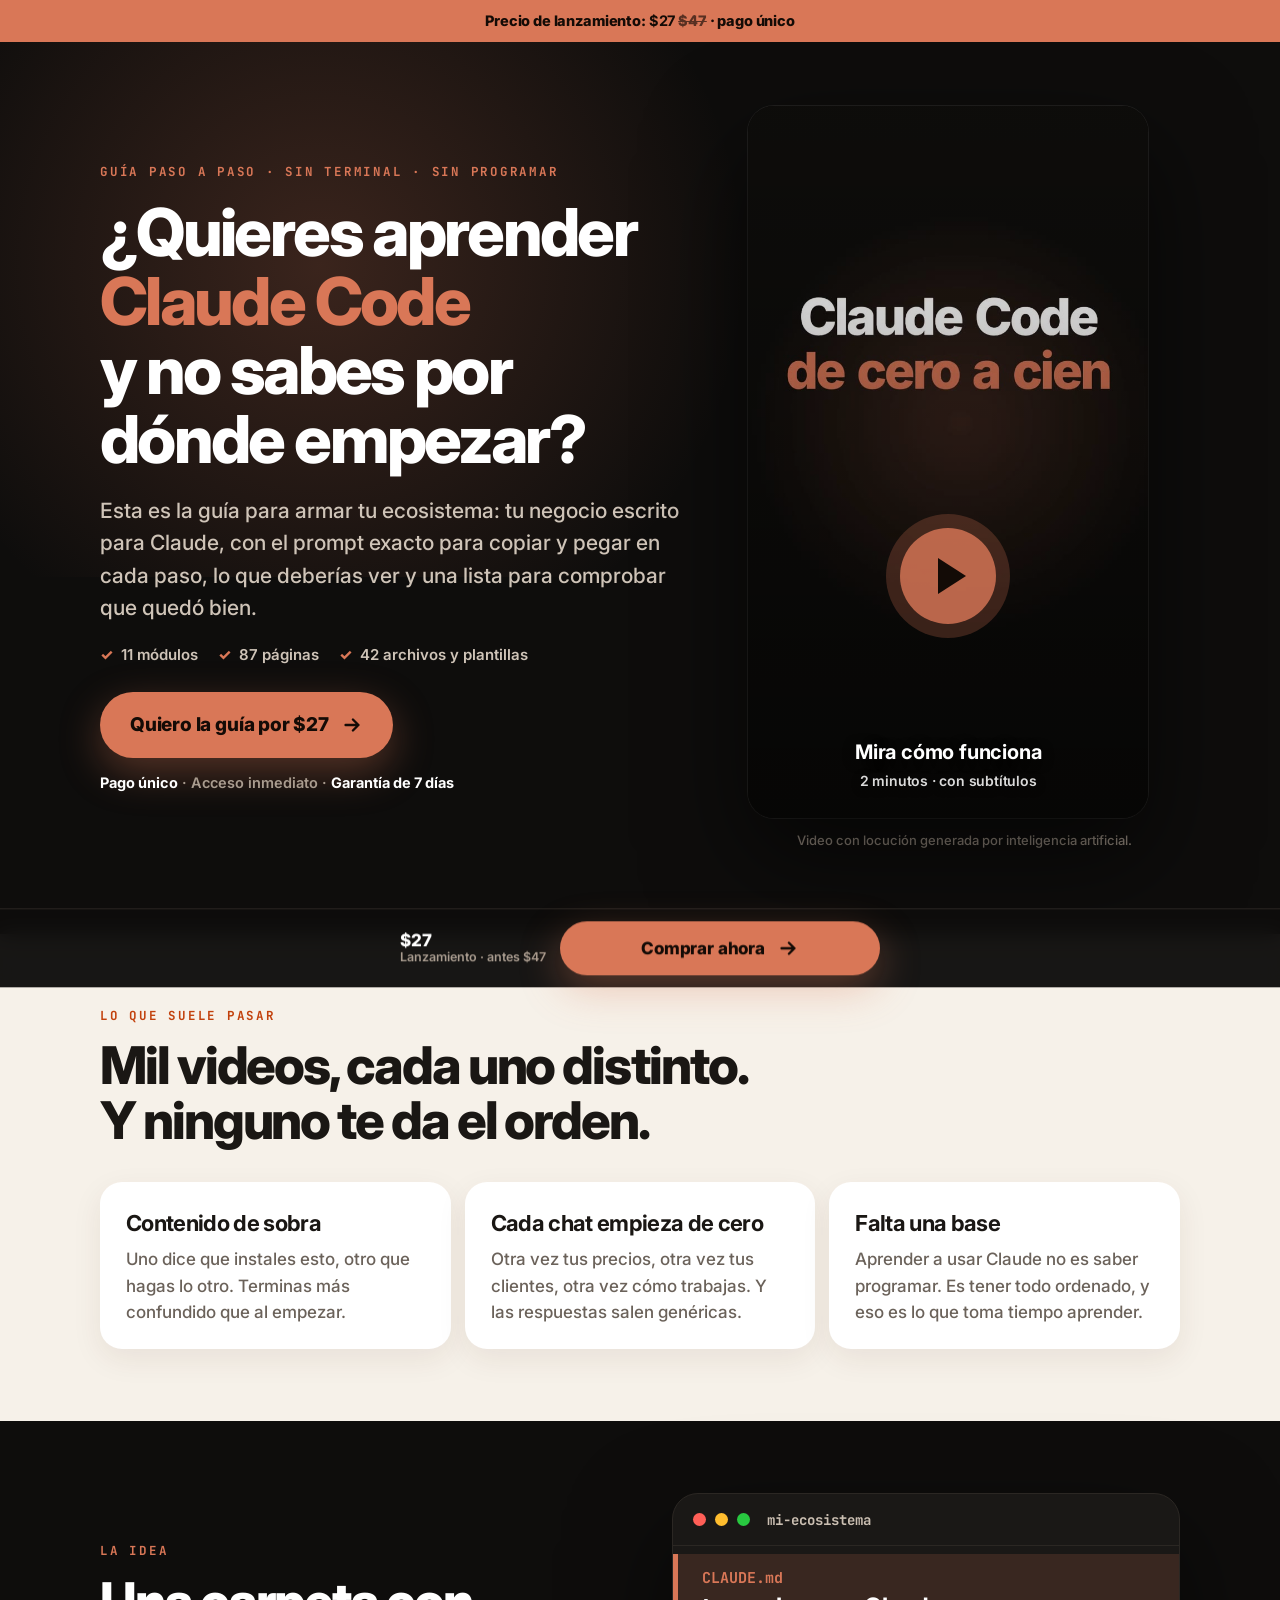
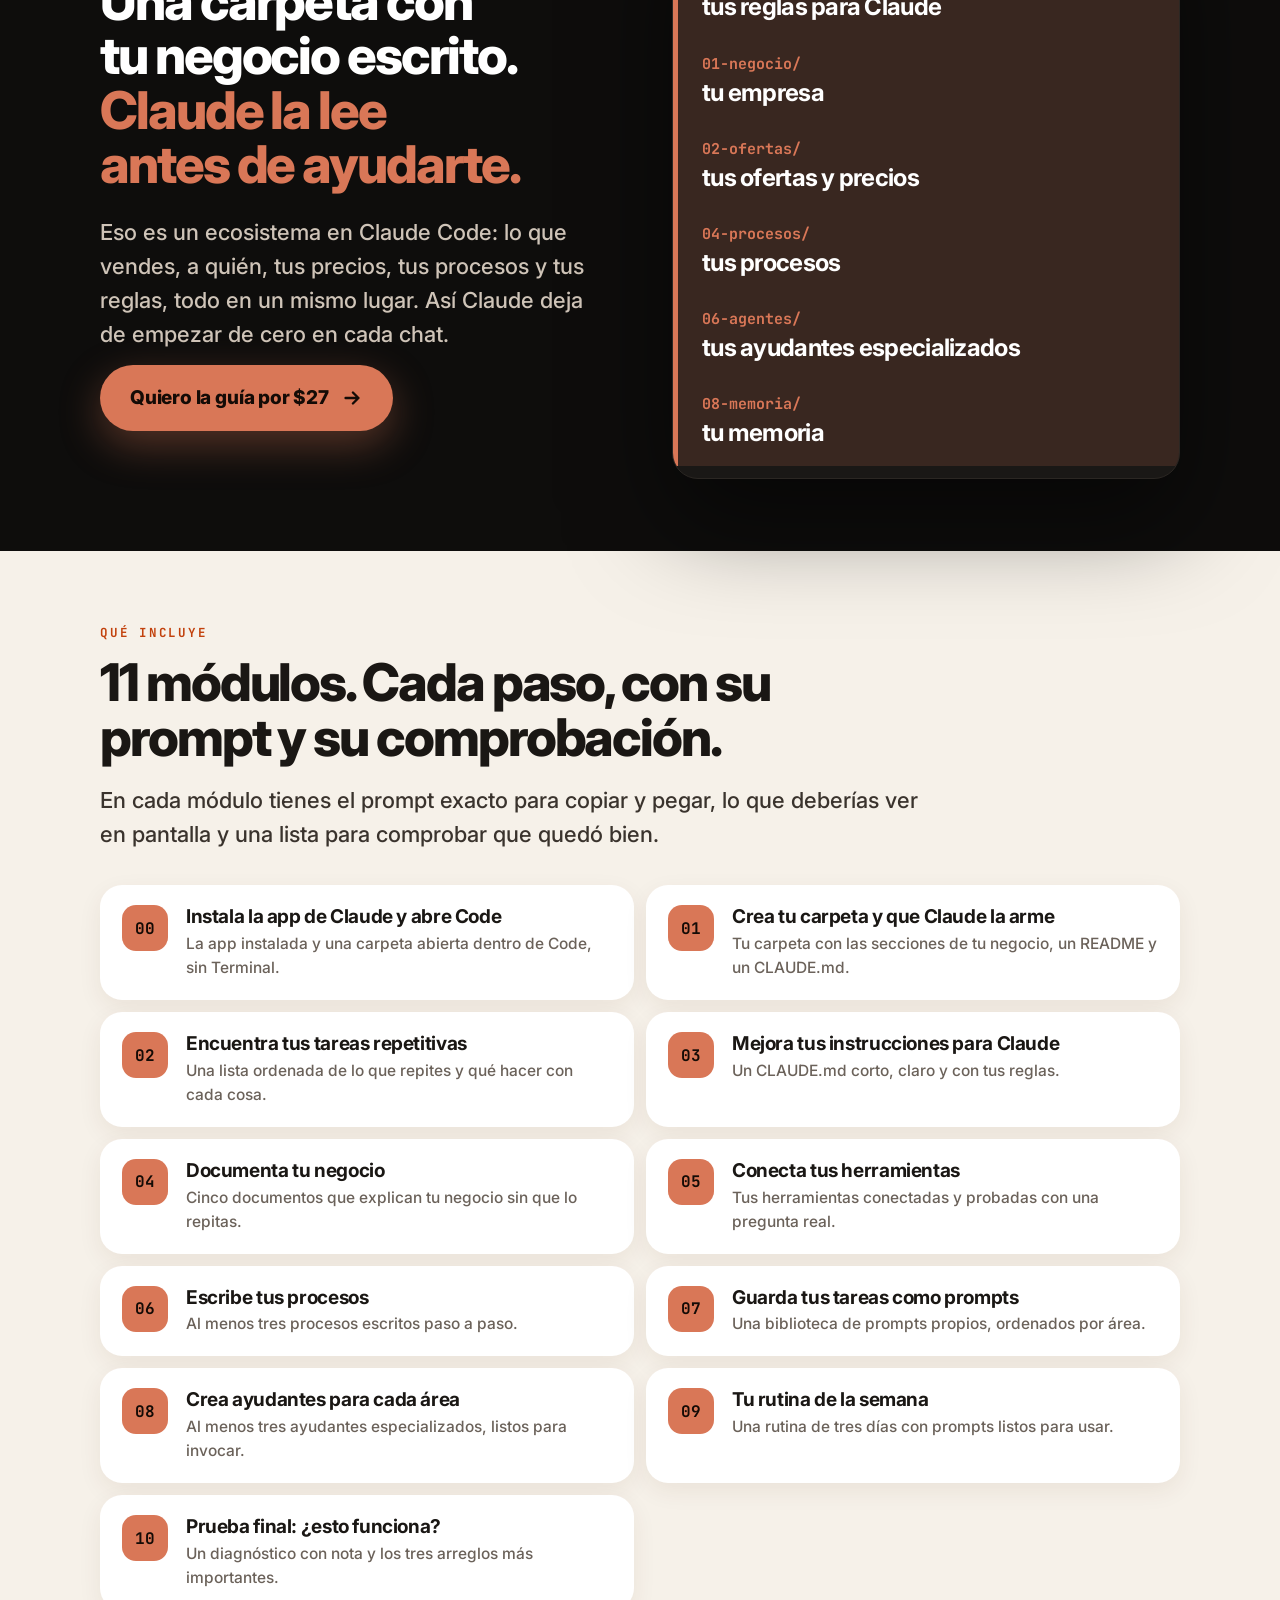
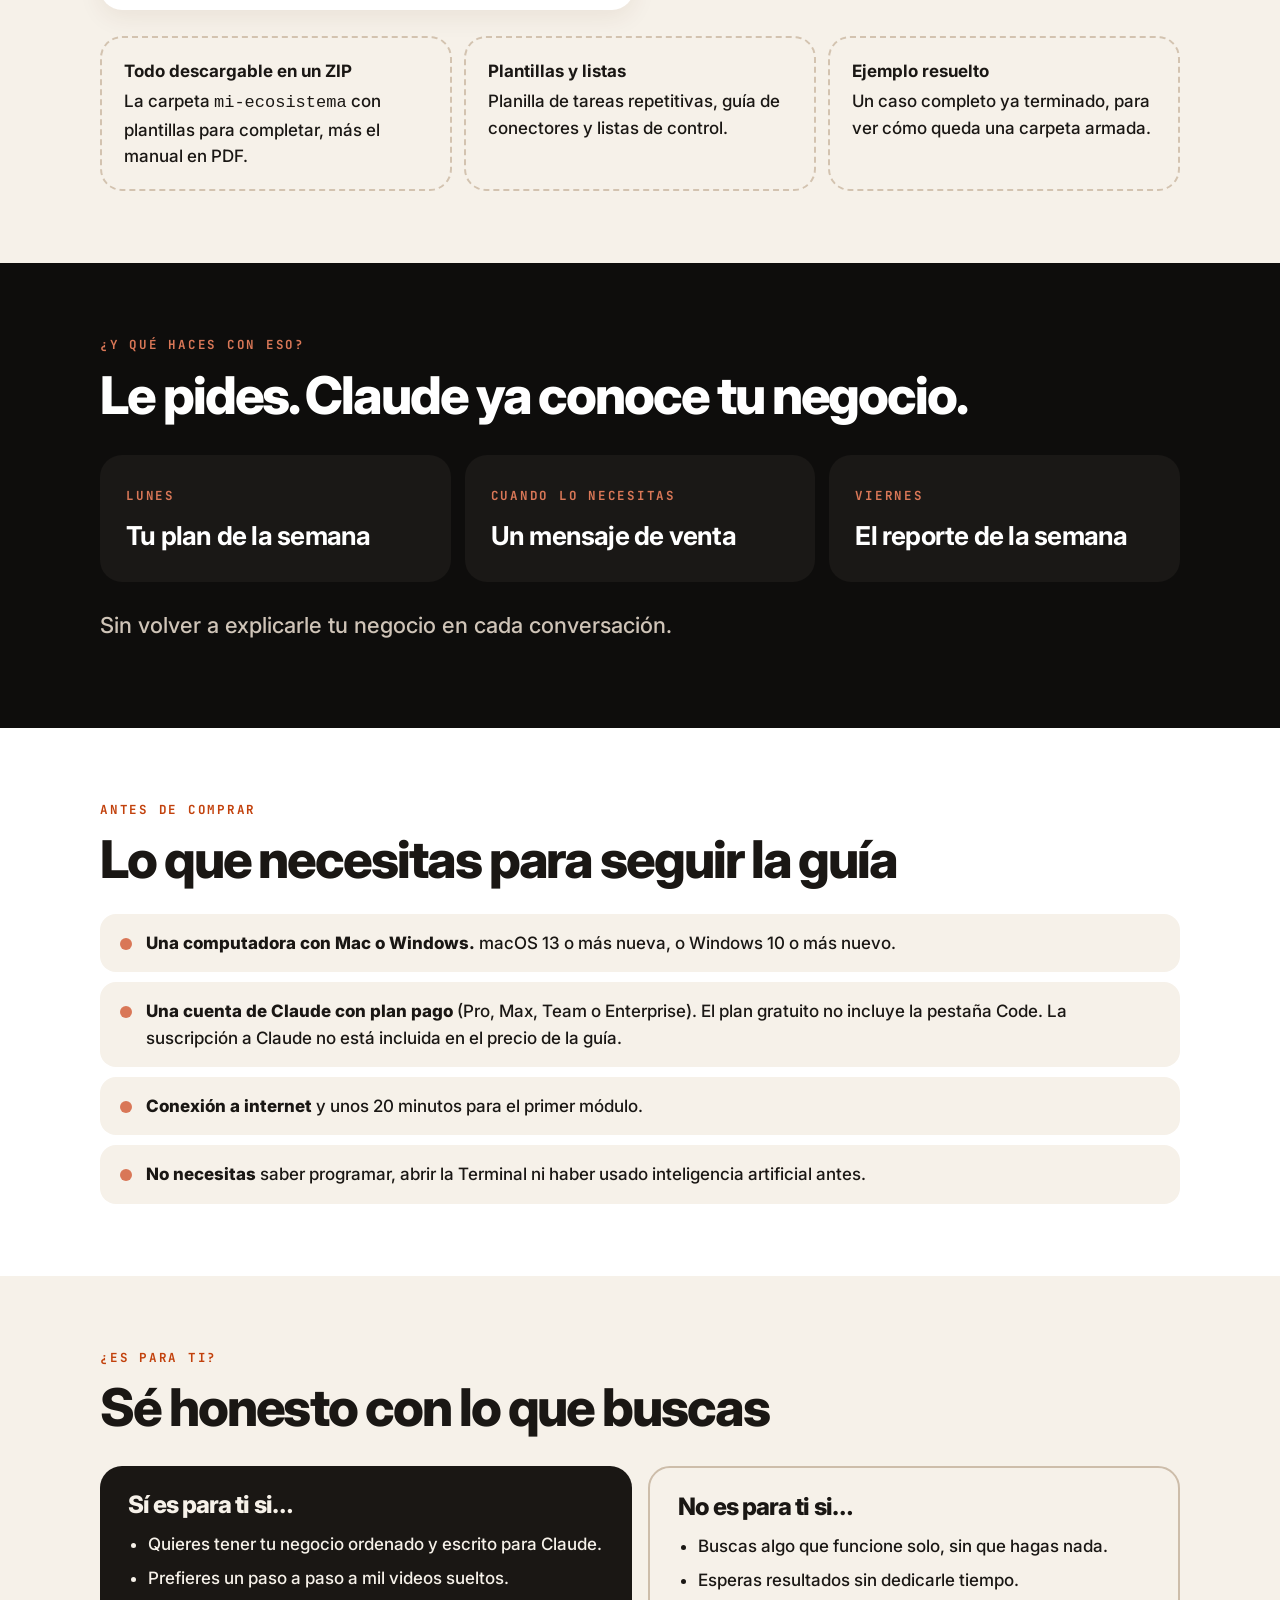
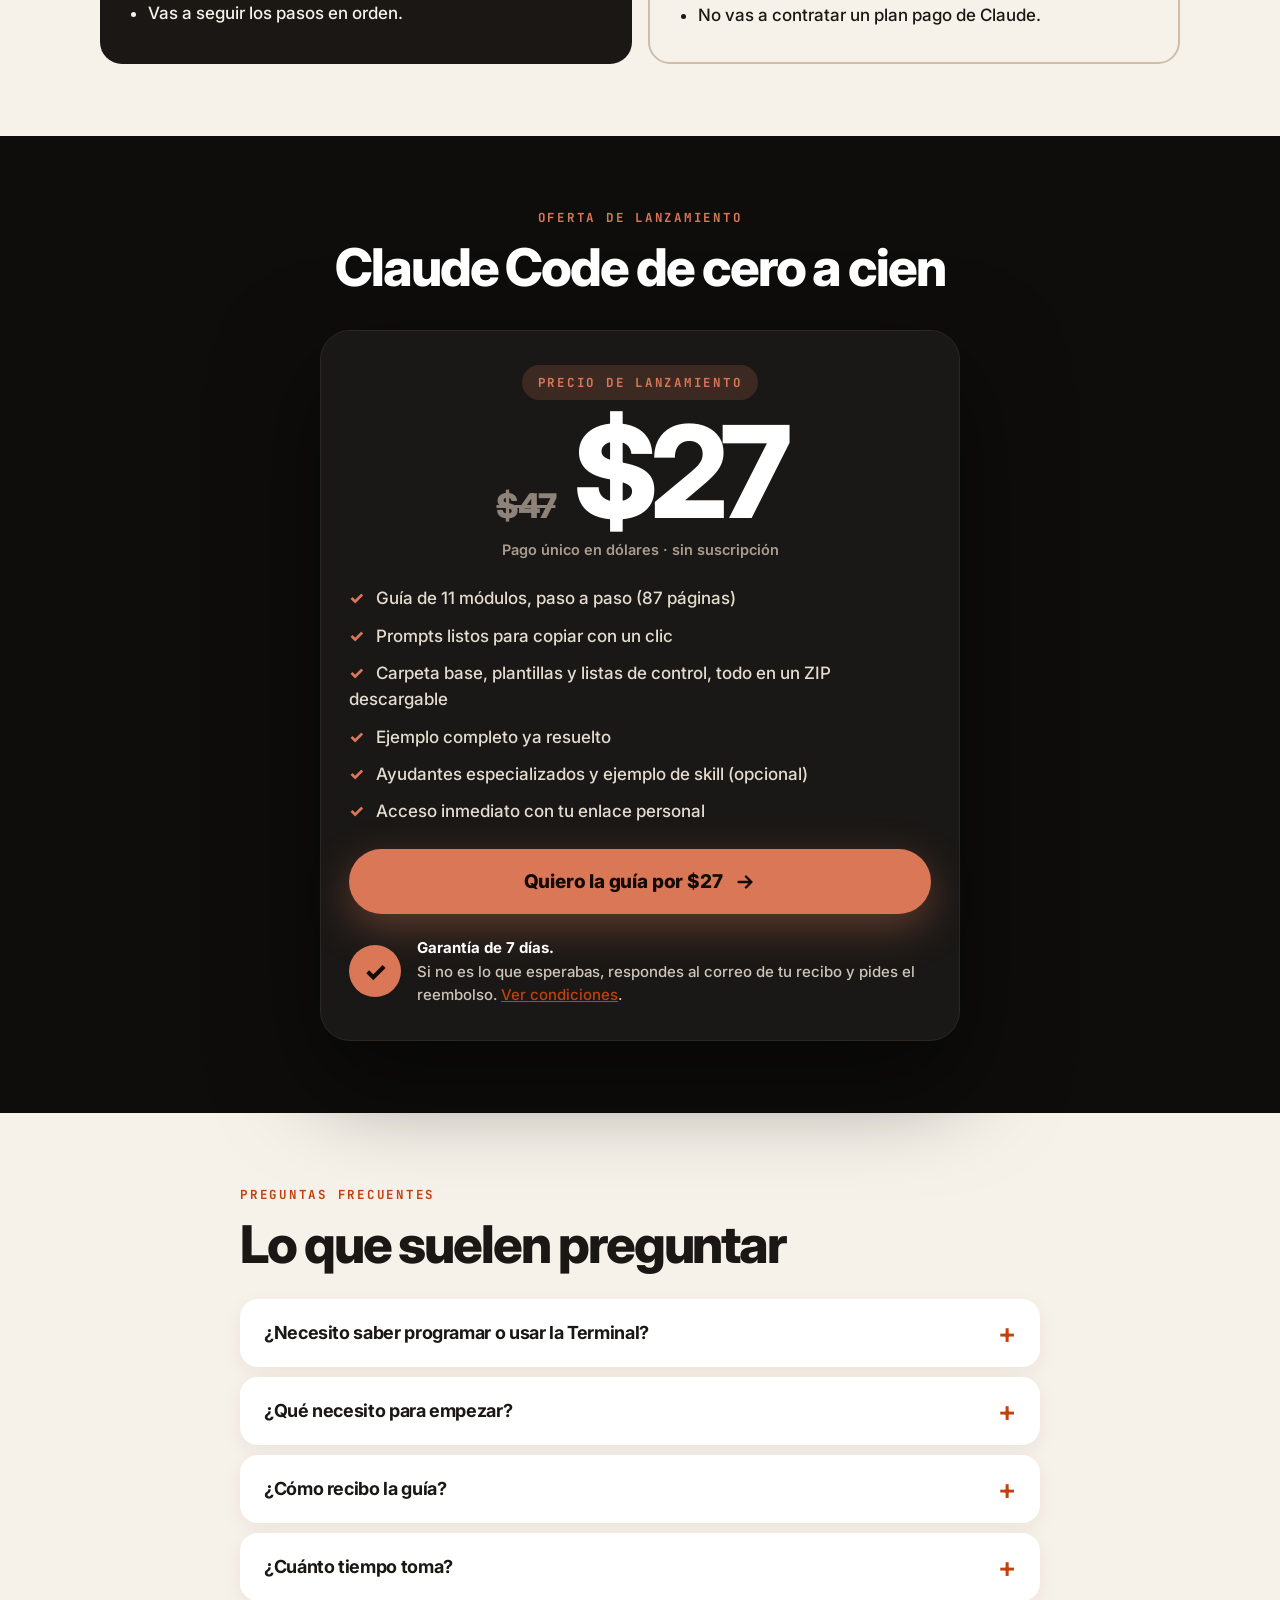
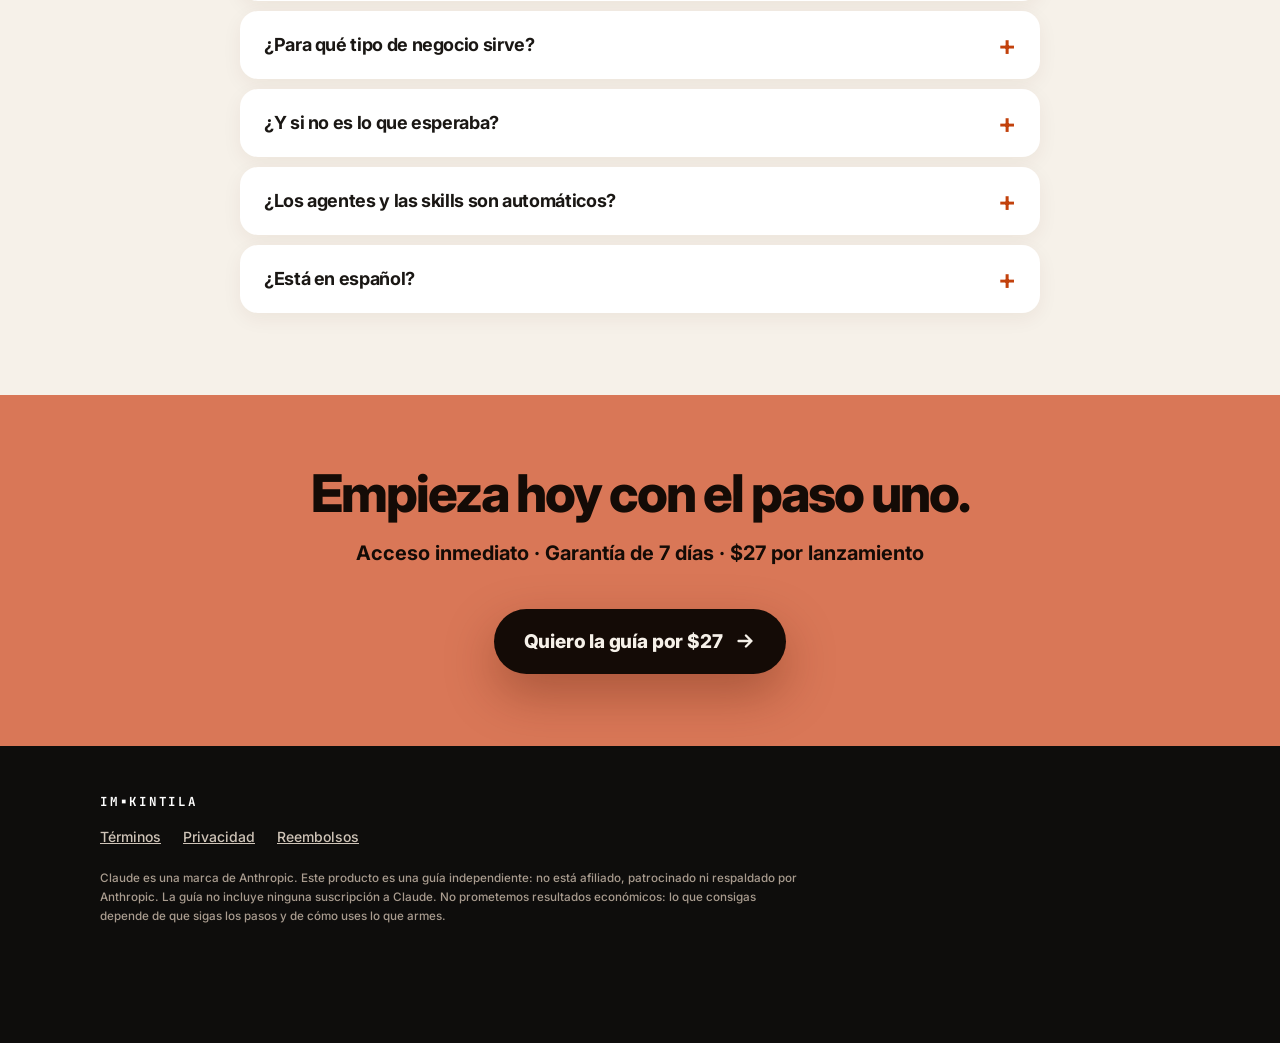
==== commit 144f3b56: "fix: la página explica que todo el material se descarga en un ZIP Co-Authored-By: Claude Sonnet 5.5 " ====
--- a/claude-code/index.html
+++ b/claude-code/index.html
@@ -202,7 +202,7 @@
  <p class="lead" style="margin-top:18px">En cada módulo tienes el prompt exacto para copiar y pegar, lo que deberías ver en pantalla y una lista para comprobar que quedó bien.</p>
  <ol class="mods"><li><span class="n">00</span><div><b>Instala la app de Claude y abre Code</b><span>La app instalada y una carpeta abierta dentro de Code, sin Terminal.</span></div></li><li><span class="n">01</span><div><b>Crea tu carpeta y que Claude la arme</b><span>Tu carpeta con las secciones de tu negocio, un README y un CLAUDE.md.</span></div></li><li><span class="n">02</span><div><b>Encuentra tus tareas repetitivas</b><span>Una lista ordenada de lo que repites y qué hacer con cada cosa.</span></div></li><li><span class="n">03</span><div><b>Mejora tus instrucciones para Claude</b><span>Un CLAUDE.md corto, claro y con tus reglas.</span></div></li><li><span class="n">04</span><div><b>Documenta tu negocio</b><span>Cinco documentos que explican tu negocio sin que lo repitas.</span></div></li><li><span class="n">05</span><div><b>Conecta tus herramientas</b><span>Tus herramientas conectadas y probadas con una pregunta real.</span></div></li><li><span class="n">06</span><div><b>Escribe tus procesos</b><span>Al menos tres procesos escritos paso a paso.</span></div></li><li><span class="n">07</span><div><b>Guarda tus tareas como prompts</b><span>Una biblioteca de prompts propios, ordenados por área.</span></div></li><li><span class="n">08</span><div><b>Crea ayudantes para cada área</b><span>Al menos tres ayudantes especializados, listos para invocar.</span></div></li><li><span class="n">09</span><div><b>Tu rutina de la semana</b><span>Una rutina de tres días con prompts listos para usar.</span></div></li><li><span class="n">10</span><div><b>Prueba final: ¿esto funciona?</b><span>Un diagnóstico con nota y los tres arreglos más importantes.</span></div></li></ol>
  <div class="inc">
-  <div><b>Carpeta base lista</b>La estructura <code>mi-ecosistema</code> con plantillas para completar.</div>
+  <div><b>Todo descargable en un ZIP</b>La carpeta <code>mi-ecosistema</code> con plantillas para completar, más el manual en PDF.</div>
   <div><b>Plantillas y listas</b>Planilla de tareas repetitivas, guía de conectores y listas de control.</div>
   <div><b>Ejemplo resuelto</b>Un caso completo ya terminado, para ver cómo queda una carpeta armada.</div>
  </div>
@@ -245,7 +245,7 @@
   <span class="tag mono">Precio de lanzamiento</span>
   <div class="price"><s>$47</s><b>$27</b></div>
   <div class="micro">Pago único en dólares · sin suscripción</div>
-  <ul><li>Guía de 11 módulos, paso a paso (87 páginas)</li><li>Prompts listos para copiar con un clic</li><li>Carpeta base, plantillas y listas de control</li><li>Ejemplo completo ya resuelto</li><li>Ayudantes especializados y ejemplo de skill (opcional)</li><li>Acceso inmediato con tu enlace personal</li></ul>
+  <ul><li>Guía de 11 módulos, paso a paso (87 páginas)</li><li>Prompts listos para copiar con un clic</li><li>Carpeta base, plantillas y listas de control, todo en un ZIP descargable</li><li>Ejemplo completo ya resuelto</li><li>Ayudantes especializados y ejemplo de skill (opcional)</li><li>Acceso inmediato con tu enlace personal</li></ul>
   <a class="btn block" href="https://buy.stripe.com/6oU4gy4RGeqrehl4Ss2kw01" data-cta>Quiero la guía por $27<svg width="22" height="22" viewBox="0 0 24 24" fill="none" stroke="currentColor" stroke-width="2.6" stroke-linecap="round" stroke-linejoin="round" aria-hidden="true"><path d="M5 12h14M13 6l6 6-6 6"/></svg></a>
   <div class="shield"><i>✓</i><div><b style="color:#fff">Garantía de 7 días.</b><br>Si no es lo que esperabas, respondes al correo de tu recibo y pides el reembolso. <a href="/claude-code/reembolsos.html">Ver condiciones</a>.</div></div>
  </div>
@@ -254,7 +254,7 @@
 <section><div class="wrap faq">
  <div class="mono kick">Preguntas frecuentes</div>
  <h2 style="margin-bottom:26px">Lo que suelen preguntar</h2>
- <details><summary>¿Necesito saber programar o usar la Terminal?</summary><p>No. Todo se hace desde la app de Claude, en la pestaña Code. La guía te dice qué botón tocar en cada paso y qué deberías ver.</p></details><details><summary>¿Qué necesito para empezar?</summary><p>Una computadora con Mac (macOS 13 o más nueva) o Windows 10 o más nuevo, conexión a internet y una cuenta de Claude con plan pago (Pro, Max, Team o Enterprise). El plan gratuito de Claude no incluye la pestaña Code. La suscripción a Claude no está incluida en el precio de la guía.</p></details><details><summary>¿Cómo recibo la guía?</summary><p>Al pagar, llegas a una página con tu enlace personal y entras al instante. Funciona en hasta 3 dispositivos y lleva tu correo como marca de agua. Se puede leer en la computadora y en el celular.</p></details><details><summary>¿Cuánto tiempo toma?</summary><p>El primer módulo toma unos 20 minutos. Después avanzas a tu ritmo: cada módulo termina con una lista para comprobar que quedó bien.</p></details><details><summary>¿Para qué tipo de negocio sirve?</summary><p>Para cualquier negocio o trabajo que tenga ofertas, clientes y tareas que se repiten. Incluye un ejemplo completo ya resuelto para que veas cómo queda una carpeta terminada.</p></details><details><summary>¿Y si no es lo que esperaba?</summary><p>Tienes 7 días de garantía. Responde al correo de tu recibo de compra y pides el reembolso. Está detallado en la <a href="/claude-code/reembolsos.html">política de reembolsos</a>.</p></details><details><summary>¿Los agentes y las skills son automáticos?</summary><p>No. Los "ayudantes" son documentos que le dicen a Claude cómo trabajar en un área. La versión formal de agentes y un ejemplo de skill vienen en una carpeta opcional. Nada trabaja solo: tú le pides y Claude sigue tus reglas.</p></details><details><summary>¿Está en español?</summary><p>Sí, todo el material está en español.</p></details>
+ <details><summary>¿Necesito saber programar o usar la Terminal?</summary><p>No. Todo se hace desde la app de Claude, en la pestaña Code. La guía te dice qué botón tocar en cada paso y qué deberías ver.</p></details><details><summary>¿Qué necesito para empezar?</summary><p>Una computadora con Mac (macOS 13 o más nueva) o Windows 10 o más nuevo, conexión a internet y una cuenta de Claude con plan pago (Pro, Max, Team o Enterprise). El plan gratuito de Claude no incluye la pestaña Code. La suscripción a Claude no está incluida en el precio de la guía.</p></details><details><summary>¿Cómo recibo la guía?</summary><p>Al pagar, llegas a una página con tu enlace personal y entras al instante. Ahí abres el manual interactivo y descargas todo: el PDF, la carpeta mi-ecosistema, las plantillas y las listas, en un solo ZIP. El enlace funciona en hasta 3 dispositivos y lleva tu correo como marca de agua.</p></details><details><summary>¿Cuánto tiempo toma?</summary><p>El primer módulo toma unos 20 minutos. Después avanzas a tu ritmo: cada módulo termina con una lista para comprobar que quedó bien.</p></details><details><summary>¿Para qué tipo de negocio sirve?</summary><p>Para cualquier negocio o trabajo que tenga ofertas, clientes y tareas que se repiten. Incluye un ejemplo completo ya resuelto para que veas cómo queda una carpeta terminada.</p></details><details><summary>¿Y si no es lo que esperaba?</summary><p>Tienes 7 días de garantía. Responde al correo de tu recibo de compra y pides el reembolso. Está detallado en la <a href="/claude-code/reembolsos.html">política de reembolsos</a>.</p></details><details><summary>¿Los agentes y las skills son automáticos?</summary><p>No. Los "ayudantes" son documentos que le dicen a Claude cómo trabajar en un área. La versión formal de agentes y un ejemplo de skill vienen en una carpeta opcional. Nada trabaja solo: tú le pides y Claude sigue tus reglas.</p></details><details><summary>¿Está en español?</summary><p>Sí, todo el material está en español.</p></details>
 </div></section>
 
 <section class="final"><div class="wrap">
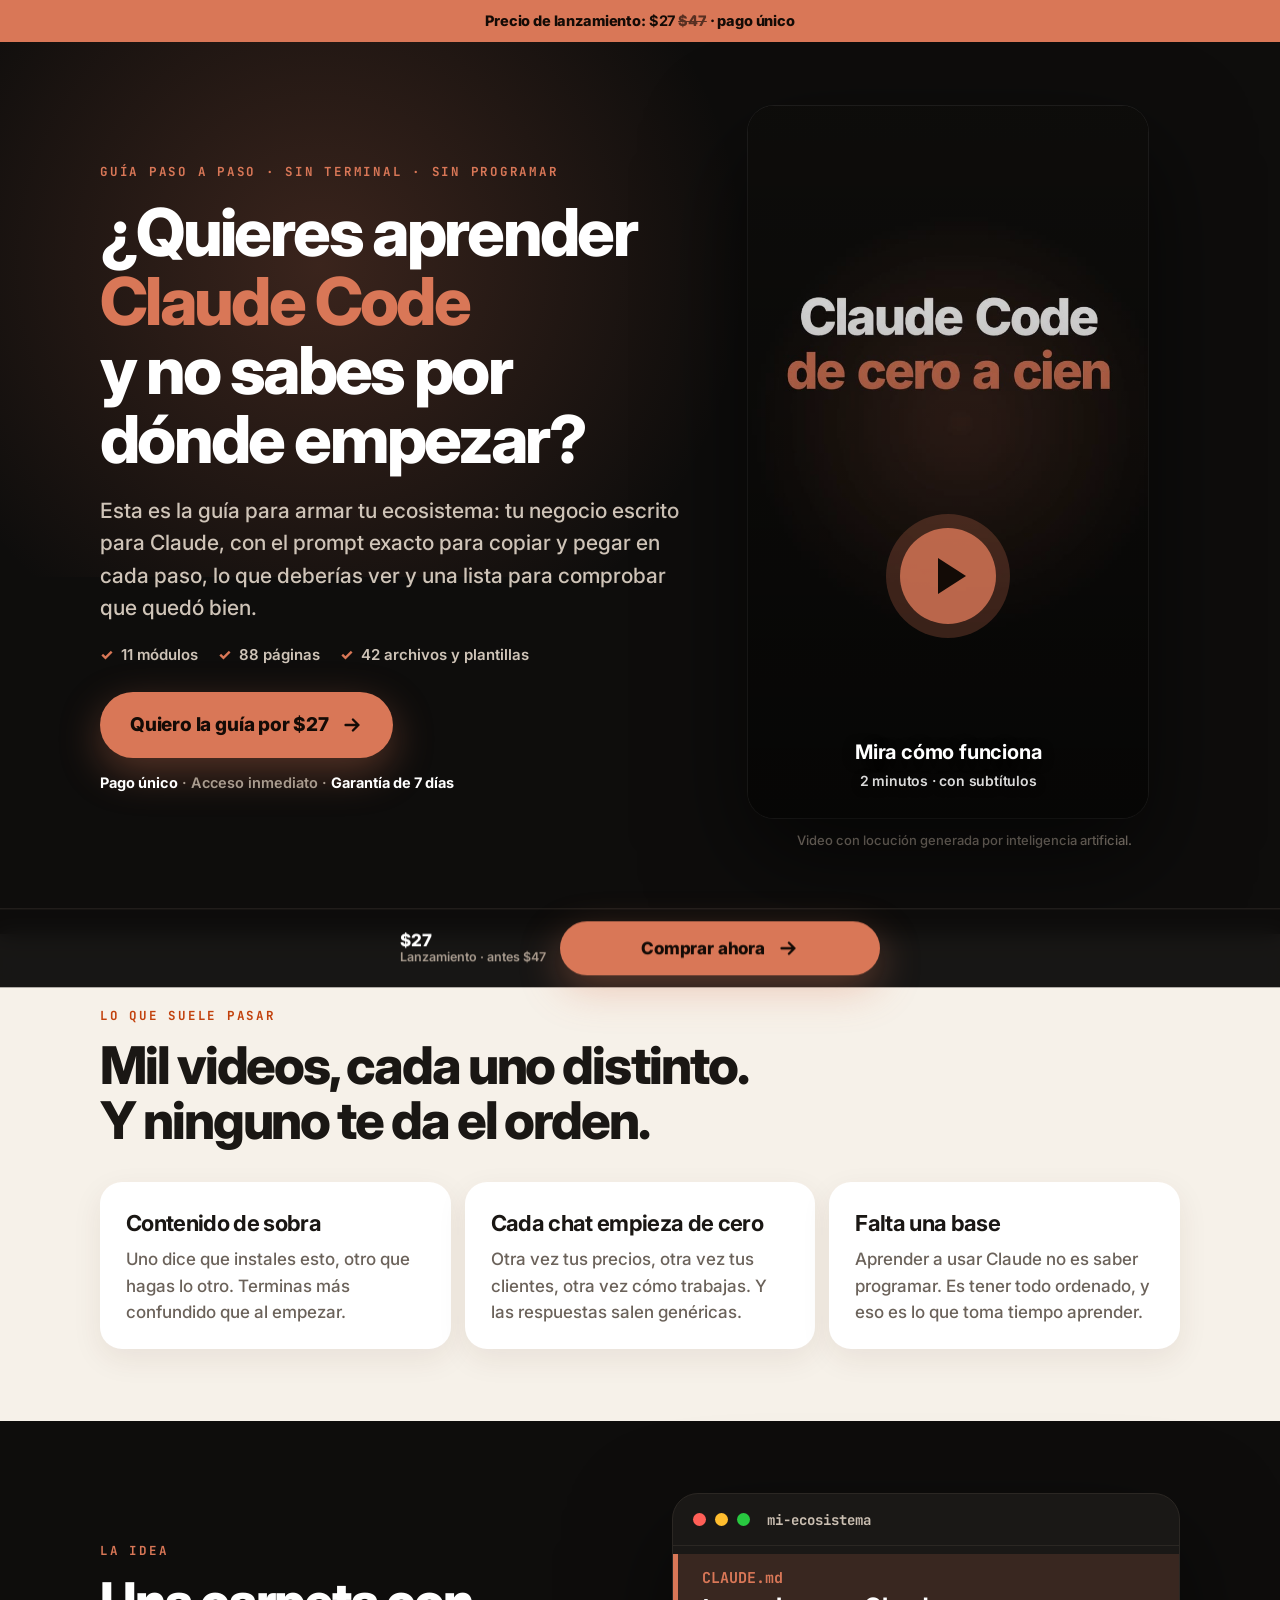
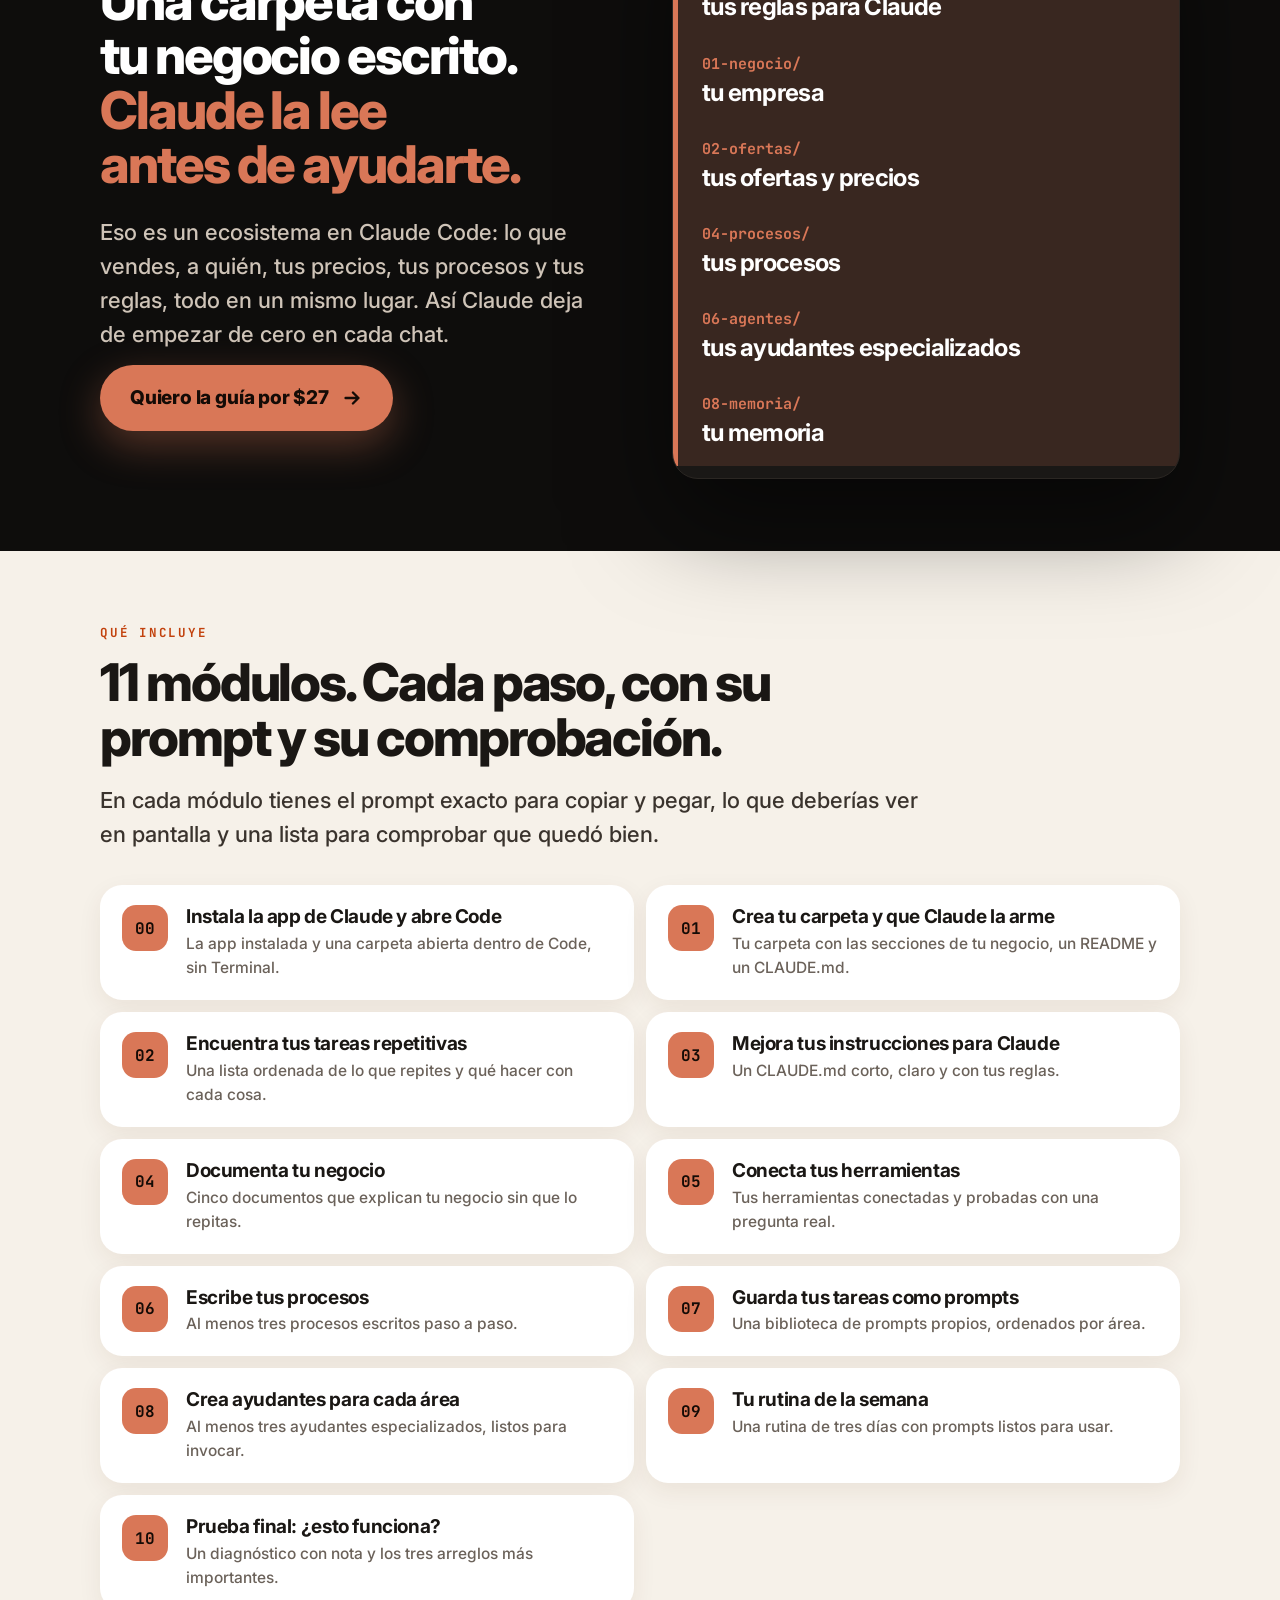
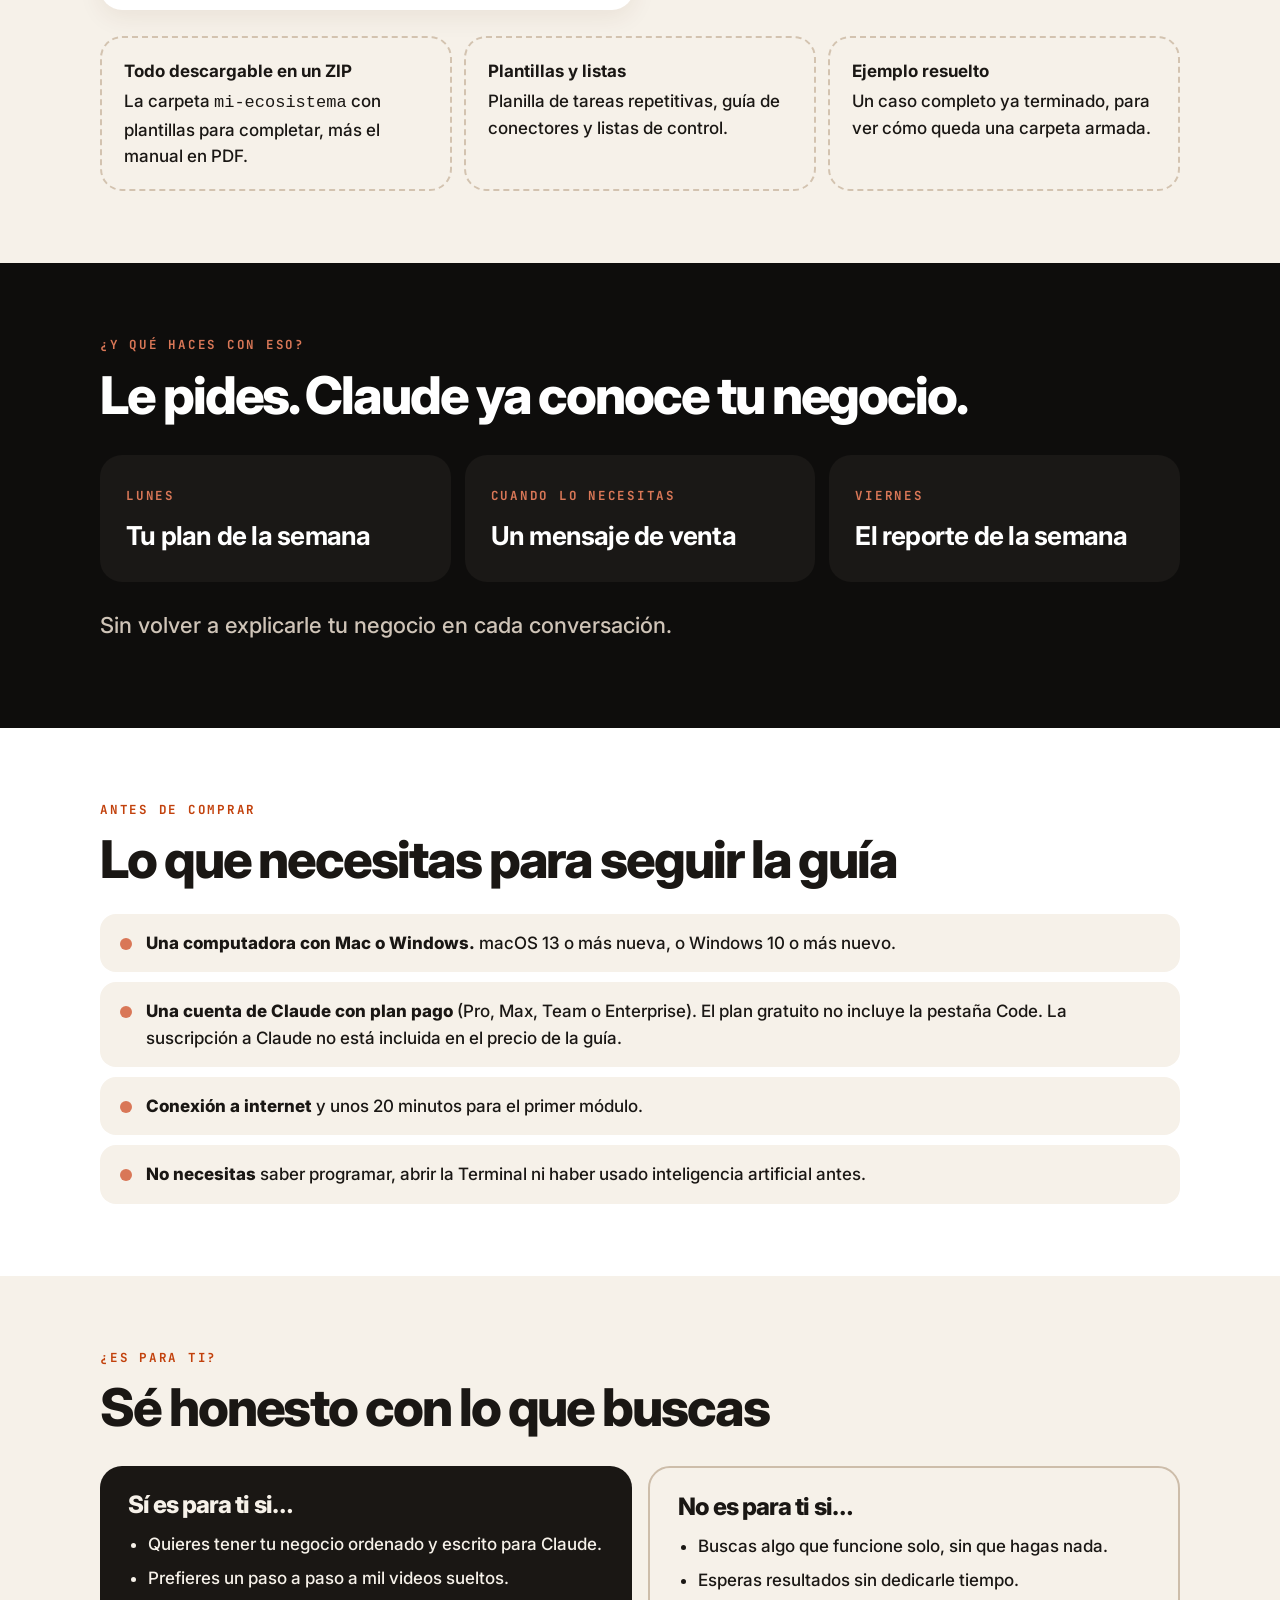
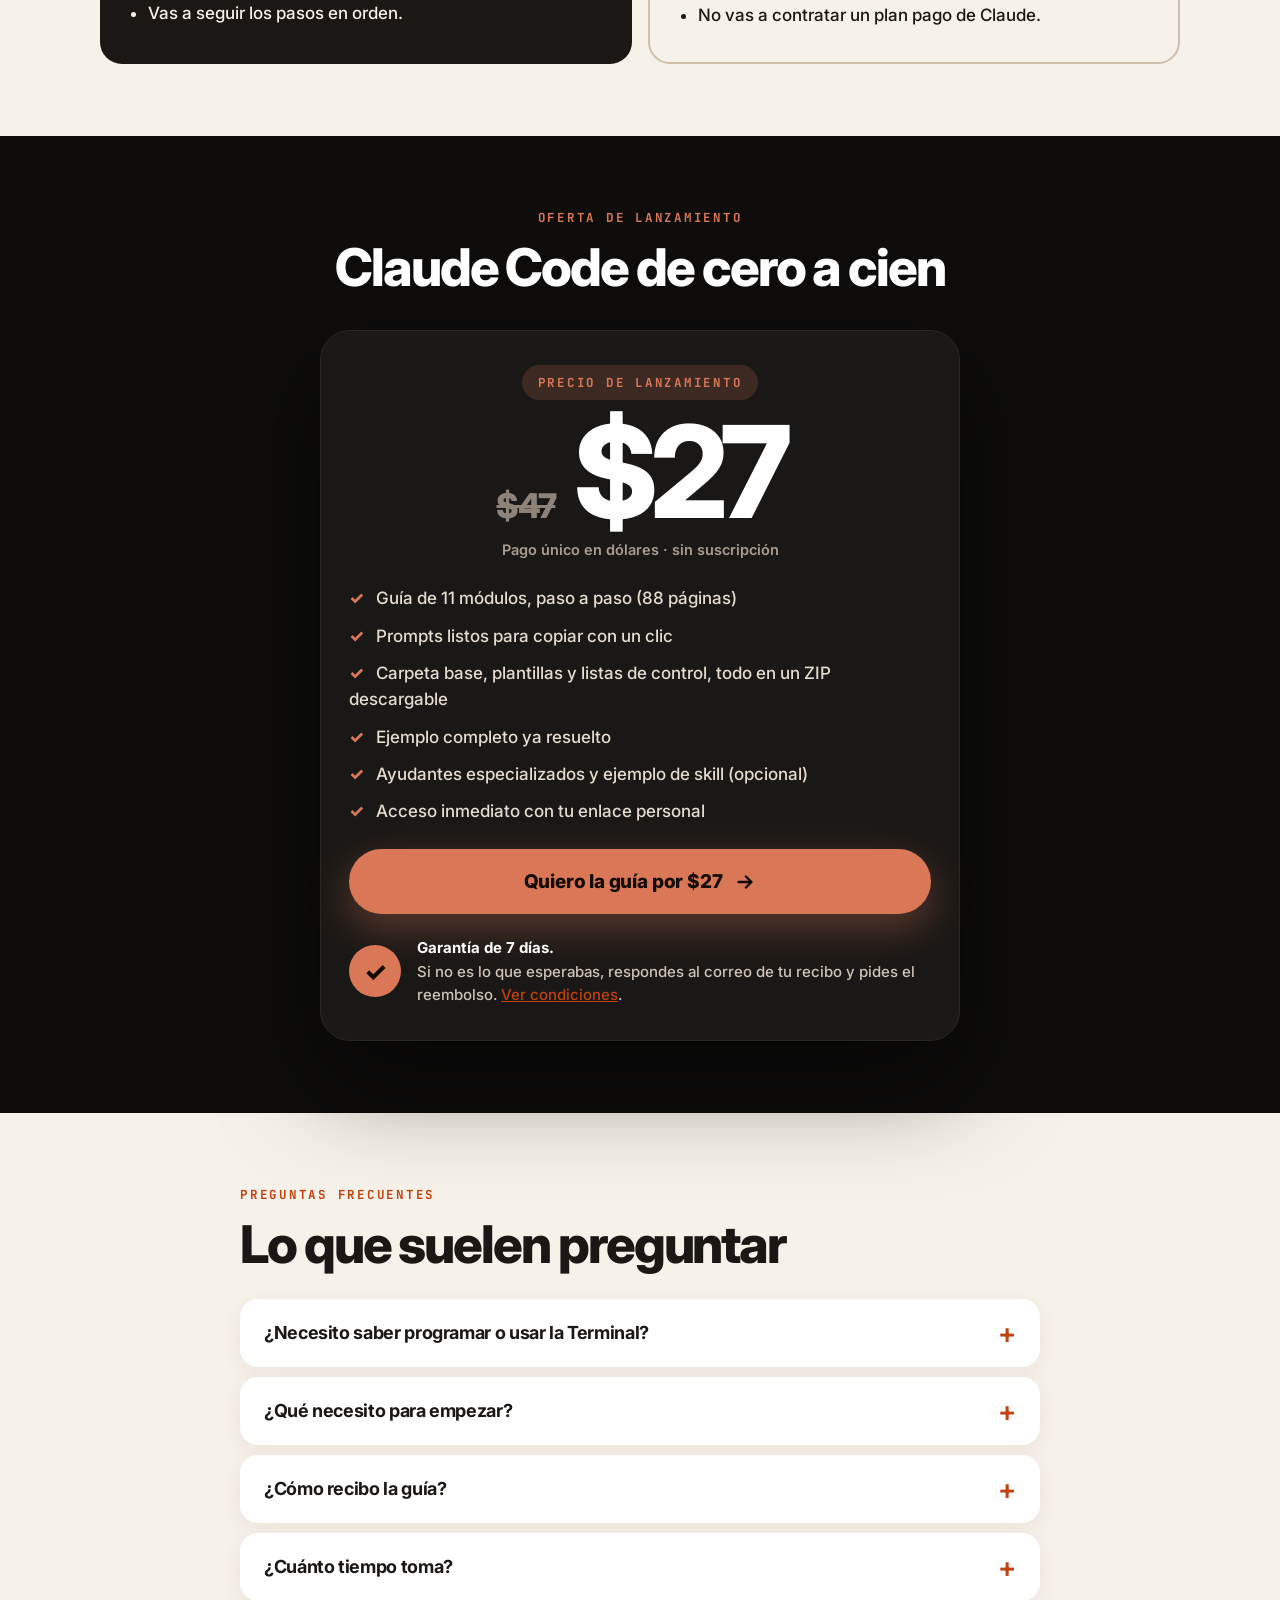
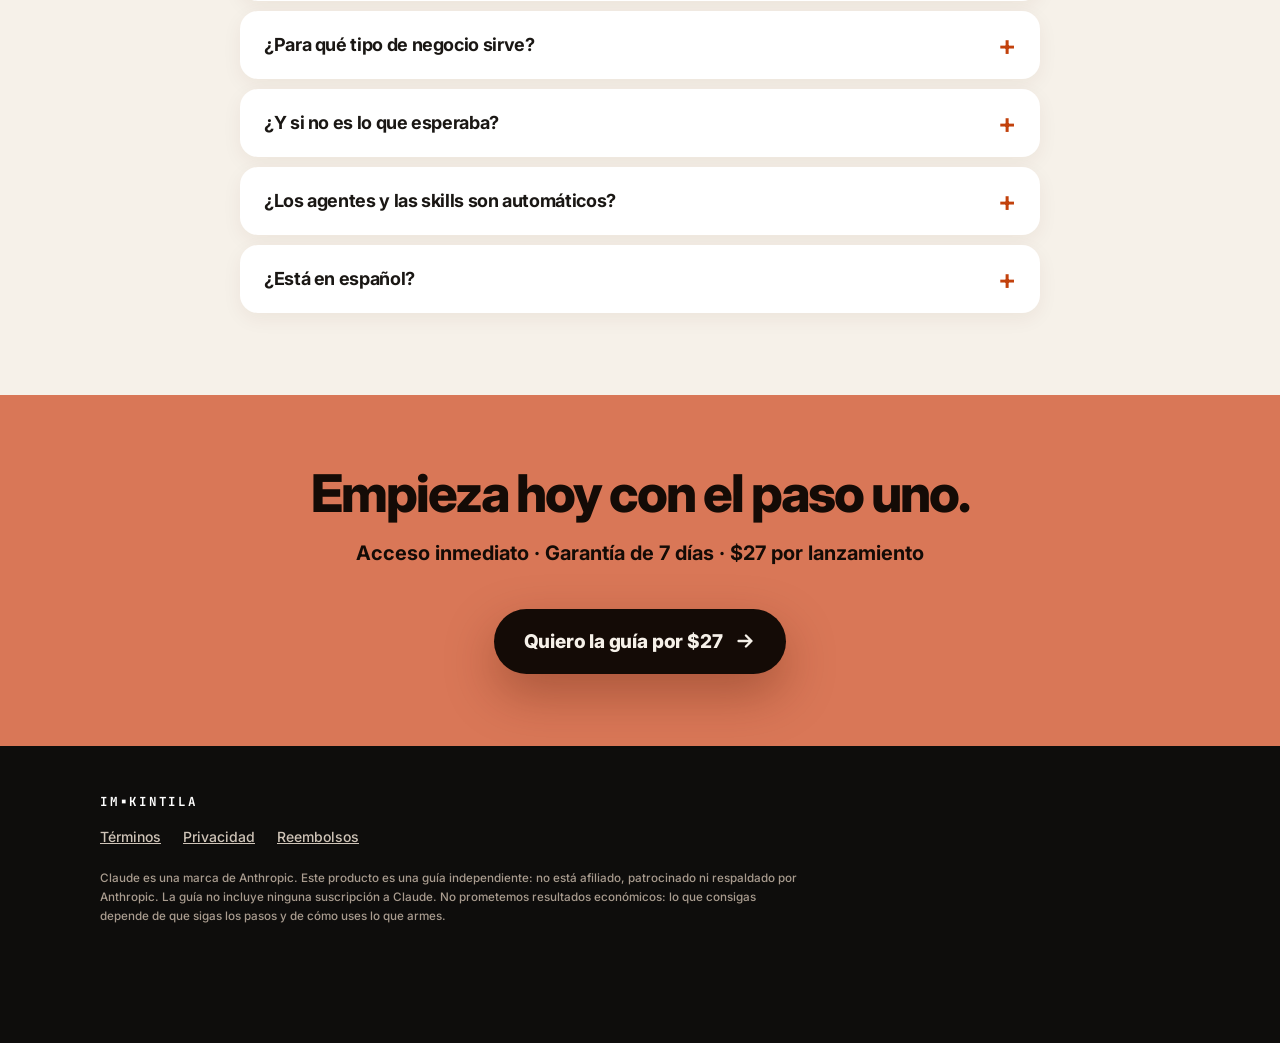
==== commit 71c79bb3: "fix: 88 páginas (el manual ahora trae capturas reales de la app) Co-Authored-By: Claude Sonnet 5.5 <" ====
--- a/claude-code/index.html
+++ b/claude-code/index.html
@@ -149,7 +149,7 @@
   <div class="mono eyebrow">Guía paso a paso · Sin Terminal · Sin programar</div>
   <h1 style="margin-top:16px">¿Quieres aprender <em>Claude Code</em> y no sabes por dónde empezar?</h1>
   <p class="sub" style="margin-top:20px">Esta es la guía para armar tu ecosistema: tu negocio escrito para Claude, con el prompt exacto para copiar y pegar en cada paso, lo que deberías ver y una lista para comprobar que quedó bien.</p>
-  <ul class="ticks"><li>11 módulos</li><li>87 páginas</li><li>42 archivos y plantillas</li></ul>
+  <ul class="ticks"><li>11 módulos</li><li>88 páginas</li><li>42 archivos y plantillas</li></ul>
   <div class="buy" id="buy-now" data-watch style="margin-top:26px">
    <a class="btn " href="https://buy.stripe.com/6oU4gy4RGeqrehl4Ss2kw01" data-cta>Quiero la guía por $27<svg width="22" height="22" viewBox="0 0 24 24" fill="none" stroke="currentColor" stroke-width="2.6" stroke-linecap="round" stroke-linejoin="round" aria-hidden="true"><path d="M5 12h14M13 6l6 6-6 6"/></svg></a>
    <div class="micro"><b>Pago único</b> · Acceso inmediato · <b>Garantía de 7 días</b></div>
@@ -245,7 +245,7 @@
   <span class="tag mono">Precio de lanzamiento</span>
   <div class="price"><s>$47</s><b>$27</b></div>
   <div class="micro">Pago único en dólares · sin suscripción</div>
-  <ul><li>Guía de 11 módulos, paso a paso (87 páginas)</li><li>Prompts listos para copiar con un clic</li><li>Carpeta base, plantillas y listas de control, todo en un ZIP descargable</li><li>Ejemplo completo ya resuelto</li><li>Ayudantes especializados y ejemplo de skill (opcional)</li><li>Acceso inmediato con tu enlace personal</li></ul>
+  <ul><li>Guía de 11 módulos, paso a paso (88 páginas)</li><li>Prompts listos para copiar con un clic</li><li>Carpeta base, plantillas y listas de control, todo en un ZIP descargable</li><li>Ejemplo completo ya resuelto</li><li>Ayudantes especializados y ejemplo de skill (opcional)</li><li>Acceso inmediato con tu enlace personal</li></ul>
   <a class="btn block" href="https://buy.stripe.com/6oU4gy4RGeqrehl4Ss2kw01" data-cta>Quiero la guía por $27<svg width="22" height="22" viewBox="0 0 24 24" fill="none" stroke="currentColor" stroke-width="2.6" stroke-linecap="round" stroke-linejoin="round" aria-hidden="true"><path d="M5 12h14M13 6l6 6-6 6"/></svg></a>
   <div class="shield"><i>✓</i><div><b style="color:#fff">Garantía de 7 días.</b><br>Si no es lo que esperabas, respondes al correo de tu recibo y pides el reembolso. <a href="/claude-code/reembolsos.html">Ver condiciones</a>.</div></div>
  </div>
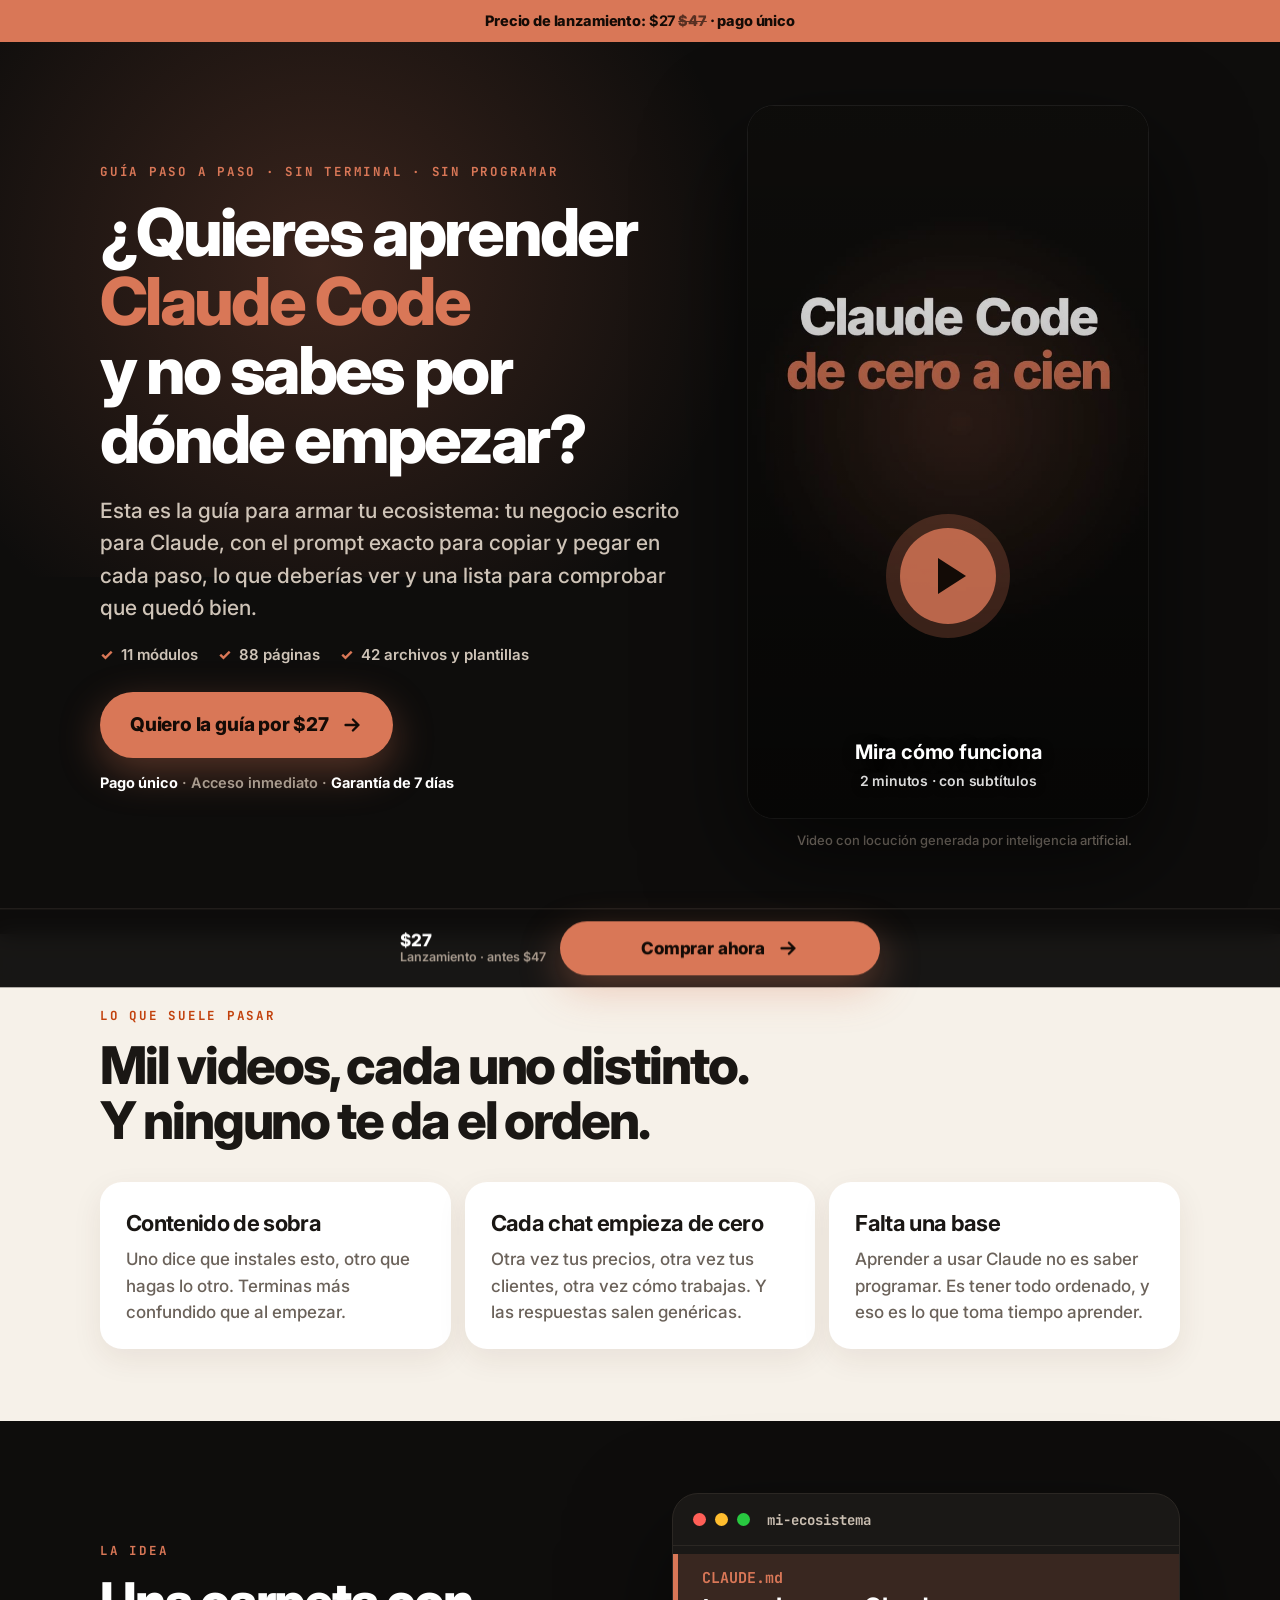
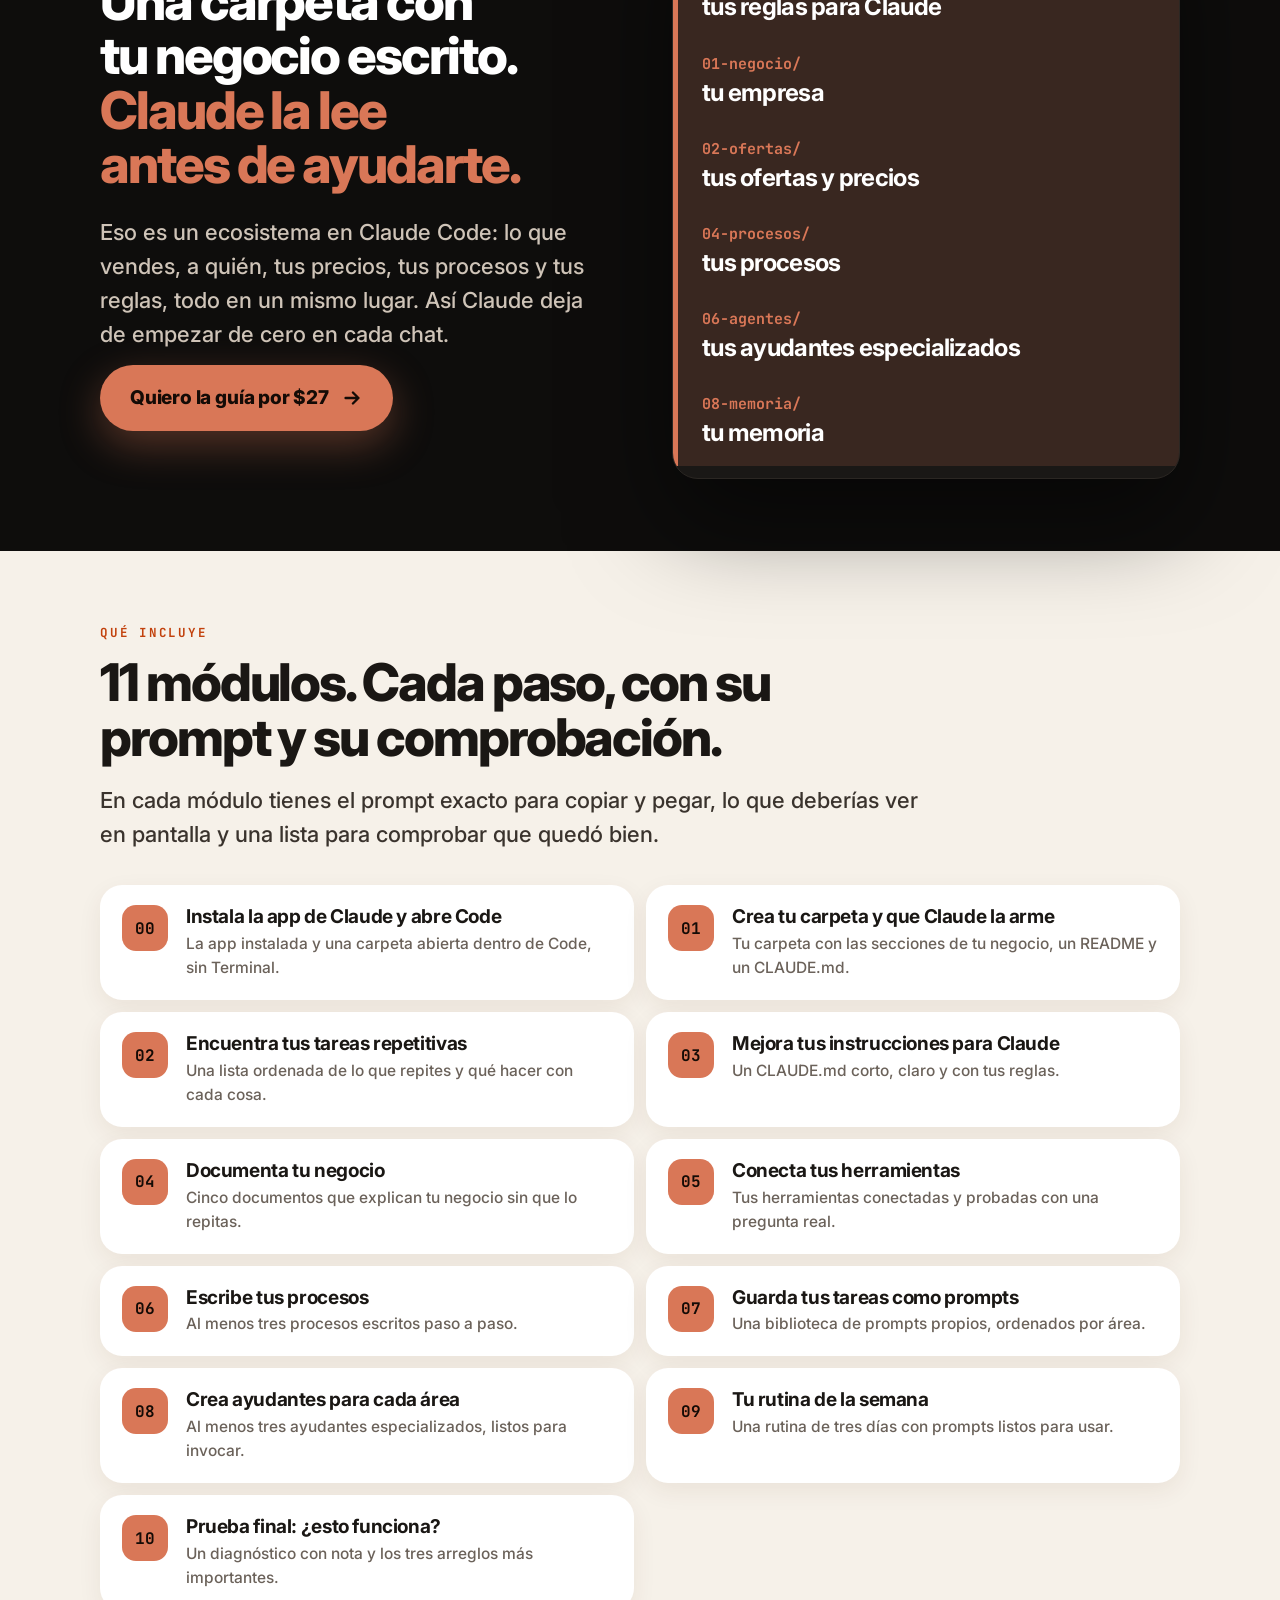
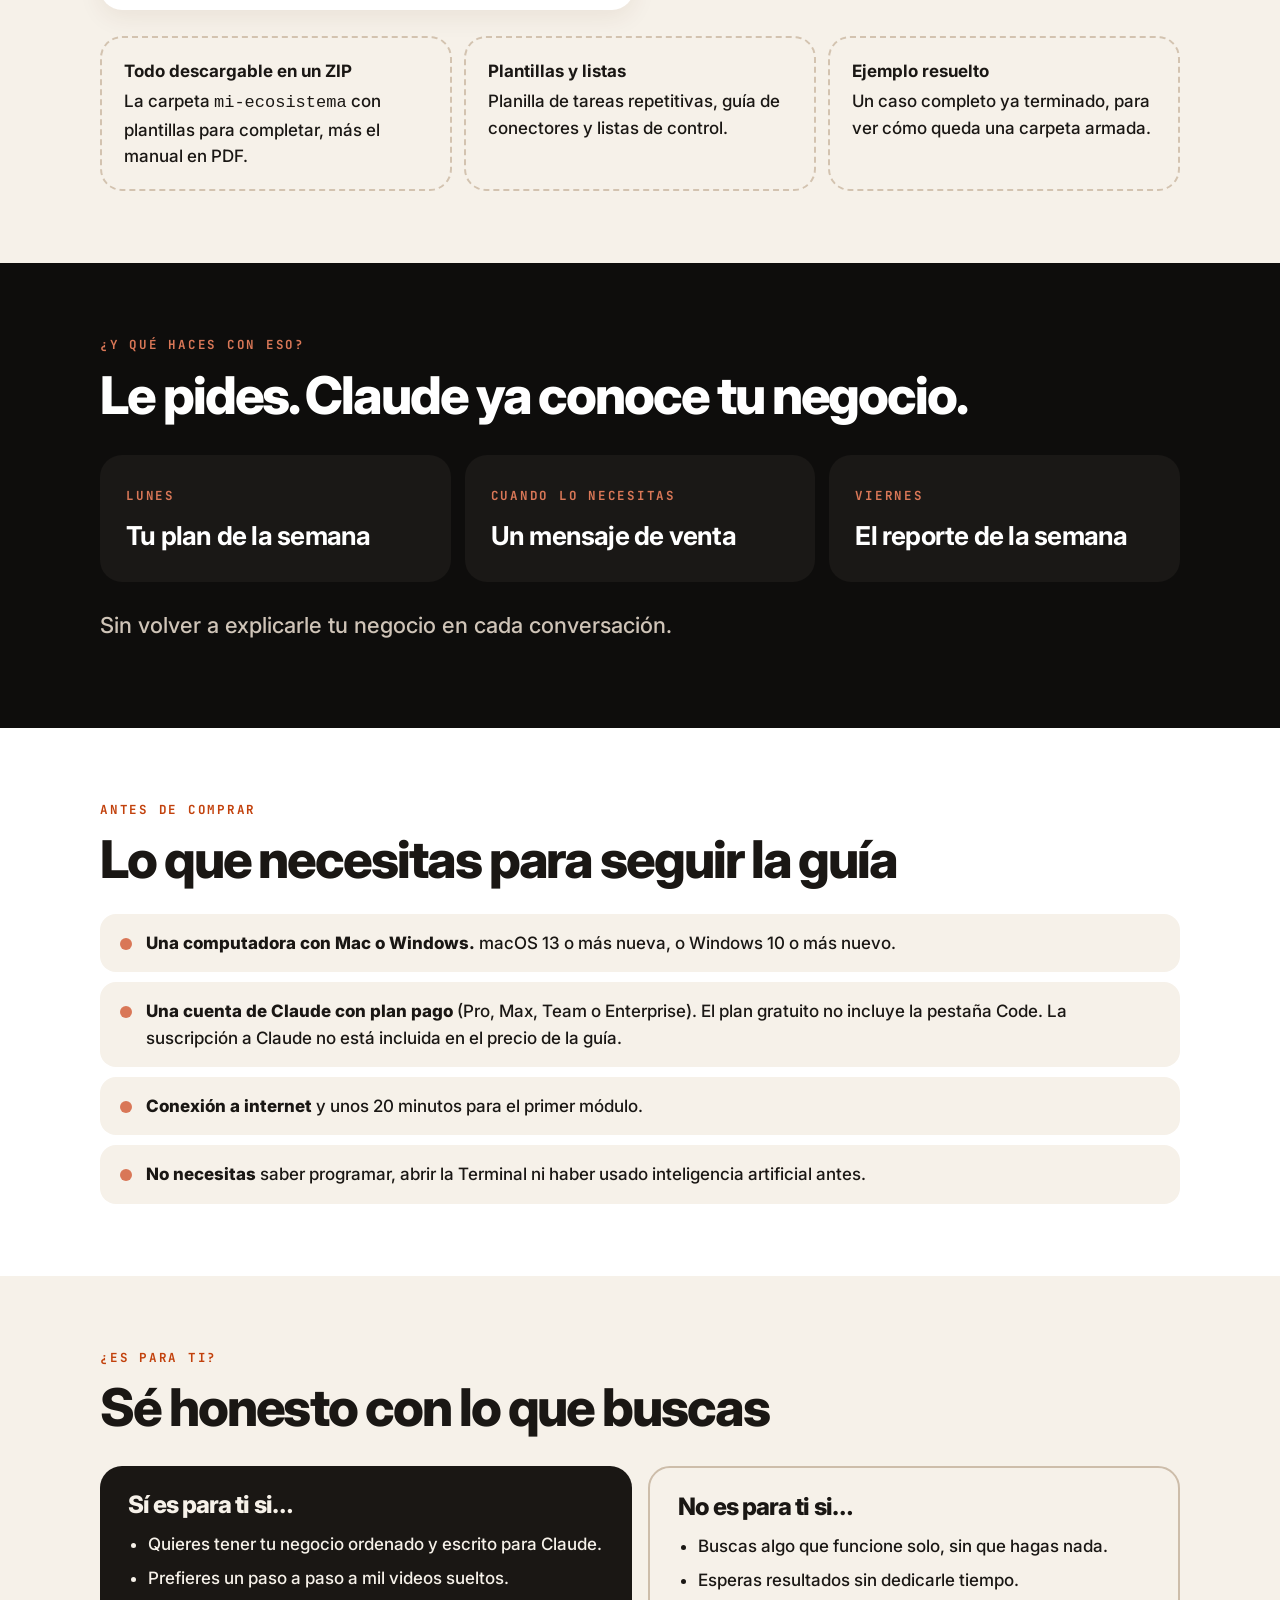
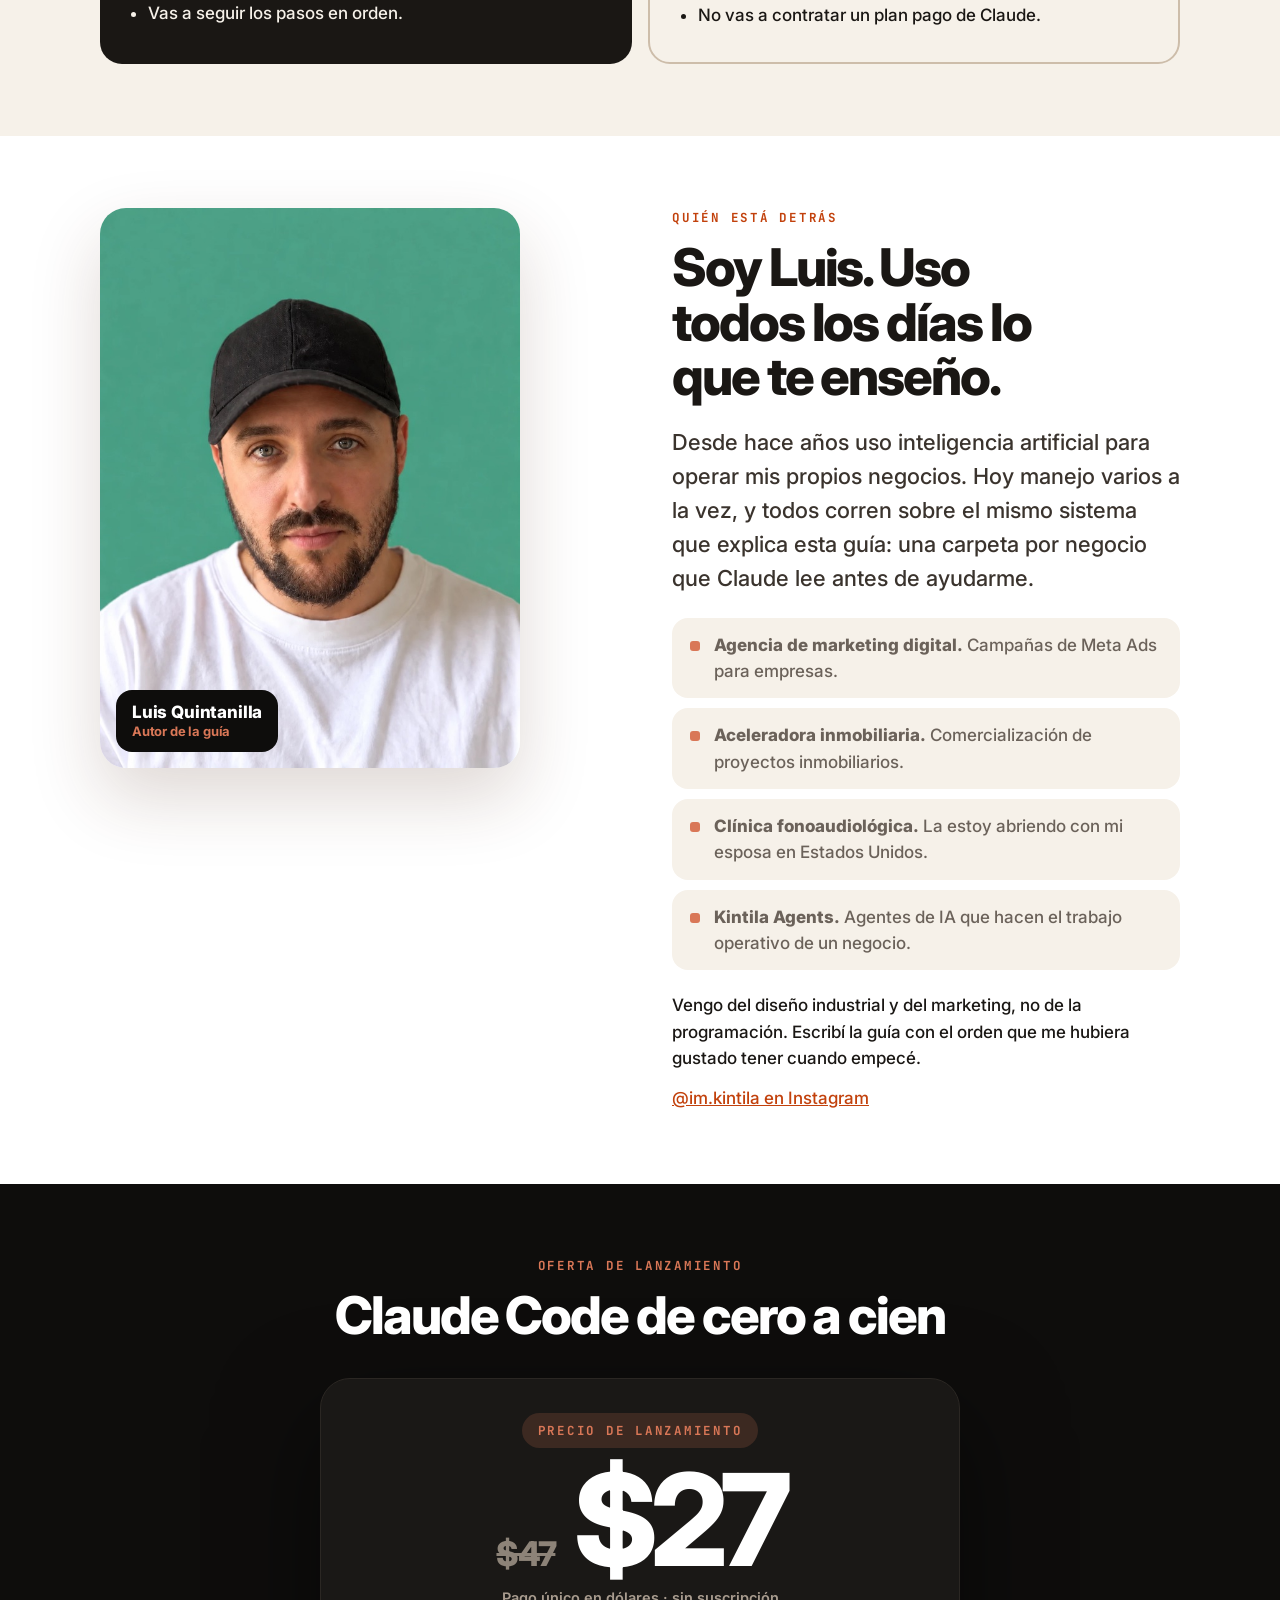
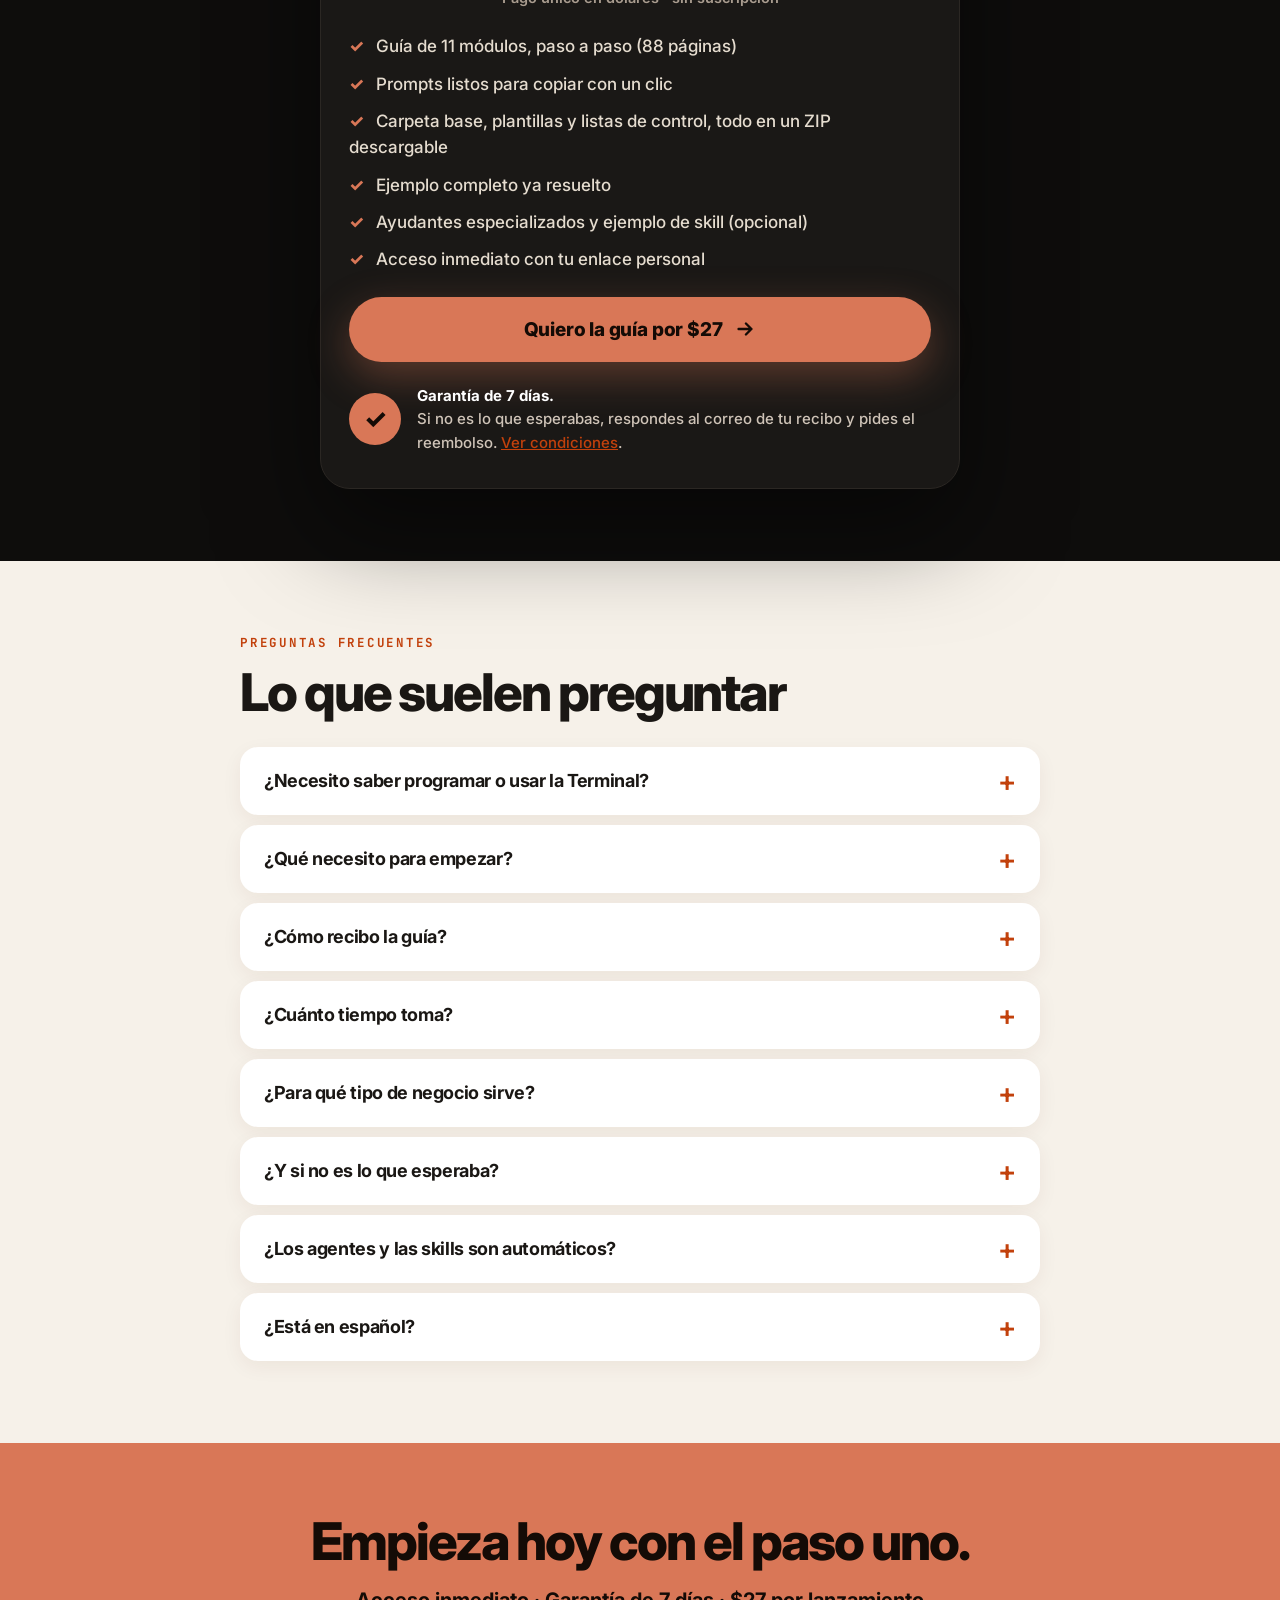
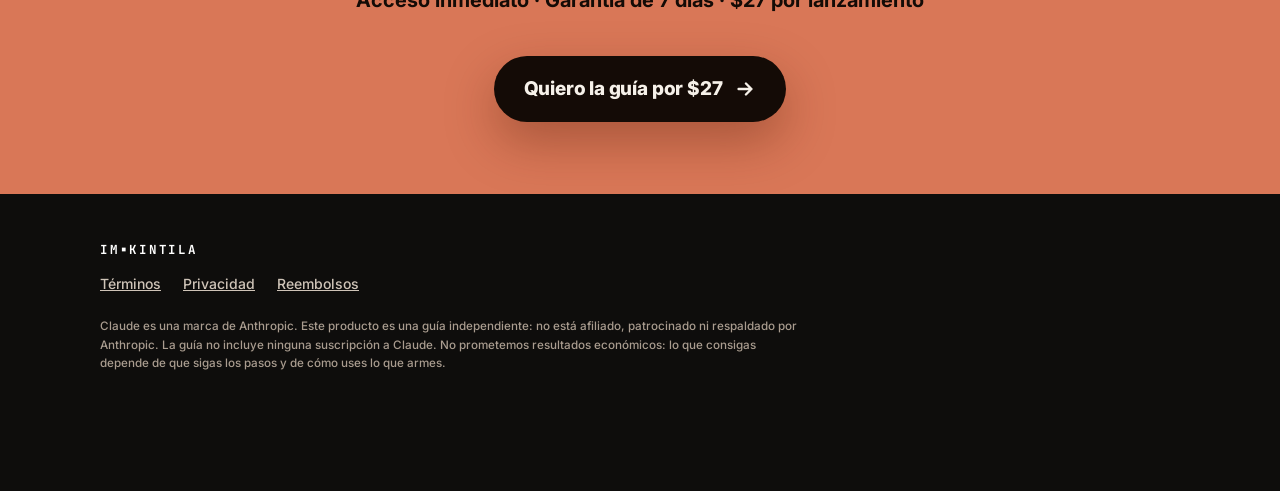
==== commit cbd7acfb: "feat: add 'who is behind it' section to Claude Code landing Co-Authored-By: Claude Opus 5.5 <noreply" ====
--- a/claude-code/index.html
+++ b/claude-code/index.html
@@ -109,6 +109,19 @@
 .fit h3{font-size:24px;margin-bottom:14px}
 .fit ul{margin:0;padding-left:20px}.fit li{margin:8px 0}
 @media(min-width:800px){.fit{grid-template-columns:1fr 1fr}}
+/* quién está detrás */
+.about{background:var(--paper)}
+.about .split{align-items:start}
+.about figure{margin:0;position:relative;max-width:420px}
+.about figure img{width:100%;height:auto;aspect-ratio:3/4;object-fit:cover;border-radius:26px;box-shadow:0 30px 70px rgba(80,40,20,.18)}
+@media(max-width:899px){.about figure{max-width:320px}.about figure img{aspect-ratio:1/1;object-position:50% 30%}}
+.about figcaption{position:absolute;left:16px;bottom:16px;background:var(--black);color:#fff;border-radius:16px;padding:12px 16px;font-weight:800;line-height:1.2;letter-spacing:-.01em}
+.about figcaption small{display:block;color:var(--orange);font-weight:700;font-size:13px;margin-top:2px}
+.biz{list-style:none;padding:0;margin:22px 0;display:grid;gap:10px}
+.biz li{display:flex;gap:14px;align-items:flex-start;background:var(--cream);border-radius:16px;padding:14px 18px}
+.biz li:before{content:"";flex:0 0 10px;height:10px;border-radius:3px;background:var(--orange);margin-top:9px}
+.biz b{font-weight:800}
+.biz span{color:var(--mute)}
 /* oferta */
 .offer{background:var(--black);color:#fff}
 .card{background:var(--panel);border:1px solid var(--line);border-radius:30px;padding:34px 28px;max-width:640px;margin:34px auto 0;text-align:center;box-shadow:0 40px 100px rgba(0,0,0,.5)}
@@ -142,7 +155,7 @@
 .sticky .p{color:#fff;font-weight:800;line-height:1.15}.sticky .p small{display:block;color:#a99c8f;font-weight:600;font-size:12.5px}
 .sticky .btn{padding:14px 22px;min-height:50px;font-size:17px;flex:1;max-width:320px}
 @media(prefers-reduced-motion:reduce){html{scroll-behavior:auto}.play .circle,.sticky{animation:none;transition:none}}
-</style></head><body>
+</style><script>!function(f,b,e,v,n,t,s){if(f.fbq)return;n=f.fbq=function(){n.callMethod?n.callMethod.apply(n,arguments):n.queue.push(arguments)};if(!f._fbq)f._fbq=n;n.push=n;n.loaded=!0;n.version='2.0';n.queue=[];t=b.createElement(e);t.async=!0;t.src=v;s=b.getElementsByTagName(e)[0];s.parentNode.insertBefore(t,s)}(window,document,'script','https://connect.facebook.net/en_US/fbevents.js');fbq('init','1403876691883659');fbq('track','PageView');fbq('track','ViewContent',{content_name:'Claude Code de cero a cien',content_ids:['ebook-claude-code-emprendedores'],content_type:'product',value:27,currency:'USD'});</script></head><body>
 <div class="top">Precio de lanzamiento: <b>$27</b> <s>$47</s> · pago único</div>
 <header class="hero"><div class="wrap">
  <div class="col-text">
@@ -236,6 +249,26 @@
  <div class="fit">
   <div class="yes"><h3>Sí es para ti si…</h3><ul><li>Quieres tener tu negocio ordenado y escrito para Claude.</li><li>Prefieres un paso a paso a mil videos sueltos.</li><li>Vas a seguir los pasos en orden.</li></ul></div>
   <div class="no"><h3>No es para ti si…</h3><ul><li>Buscas algo que funcione solo, sin que hagas nada.</li><li>Esperas resultados sin dedicarle tiempo.</li><li>No vas a contratar un plan pago de Claude.</li></ul></div>
+ </div>
+</div></section>
+
+<section class="about" id="quien"><div class="wrap split">
+ <figure>
+  <img src="/claude-code/assets/luis.jpg" alt="Luis Quintanilla" width="675" height="900" loading="lazy" decoding="async">
+  <figcaption>Luis Quintanilla<small>Autor de la guía</small></figcaption>
+ </figure>
+ <div>
+  <div class="mono kick">Quién está detrás</div>
+  <h2>Soy Luis. Uso todos los días lo que te enseño.</h2>
+  <p class="lead" style="margin-top:20px">Desde hace años uso inteligencia artificial para operar mis propios negocios. Hoy manejo varios a la vez, y todos corren sobre el mismo sistema que explica esta guía: una carpeta por negocio que Claude lee antes de ayudarme.</p>
+  <ul class="biz">
+   <li><span><b>Agencia de marketing digital.</b> <span>Campañas de Meta Ads para empresas.</span></span></li>
+   <li><span><b>Aceleradora inmobiliaria.</b> <span>Comercialización de proyectos inmobiliarios.</span></span></li>
+   <li><span><b>Clínica fonoaudiológica.</b> <span>La estoy abriendo con mi esposa en Estados Unidos.</span></span></li>
+   <li><span><b>Kintila Agents.</b> <span>Agentes de IA que hacen el trabajo operativo de un negocio.</span></span></li>
+  </ul>
+  <p>Vengo del diseño industrial y del marketing, no de la programación. Escribí la guía con el orden que me hubiera gustado tener cuando empecé.</p>
+  <p style="margin:0"><a href="https://www.instagram.com/im.kintila/" target="_blank" rel="noopener">@im.kintila en Instagram</a></p>
  </div>
 </div></section>
 
@@ -276,6 +309,12 @@
   b.addEventListener('click',function(){b.style.display='none';v.controls=true;var p=v.play();if(p&&p.catch)p.catch(function(){});});
   v.addEventListener('ended',function(){document.getElementById('buy-now').scrollIntoView({behavior:'smooth',block:'center'});});
  }
+ function fb(){if(window.fbq)window.fbq.apply(null,arguments)}
+ var PROD={value:27,currency:'USD',content_name:'Claude Code de cero a cien',content_ids:['ebook-claude-code-emprendedores'],content_type:'product'};
+ [].slice.call(document.querySelectorAll('[data-cta]')).forEach(function(a){a.addEventListener('click',function(){fb('track','InitiateCheckout',PROD)})});
+ if(v){var played=false,marks={25:0,50:0,75:0,95:0};
+  v.addEventListener('play',function(){if(!played){played=true;fb('trackCustom','VSL_Play')}});
+  v.addEventListener('timeupdate',function(){if(!v.duration)return;var p=v.currentTime/v.duration*100;Object.keys(marks).forEach(function(k){if(!marks[k]&&p>=+k){marks[k]=1;fb('trackCustom','VSL_'+k)}})});}
  var bar=document.getElementById('sticky'),targets=[].slice.call(document.querySelectorAll('[data-watch]')),seen=new Set();
  function upd(){bar.classList.toggle('on',seen.size===0&&window.scrollY>300)}
  if('IntersectionObserver' in window){
